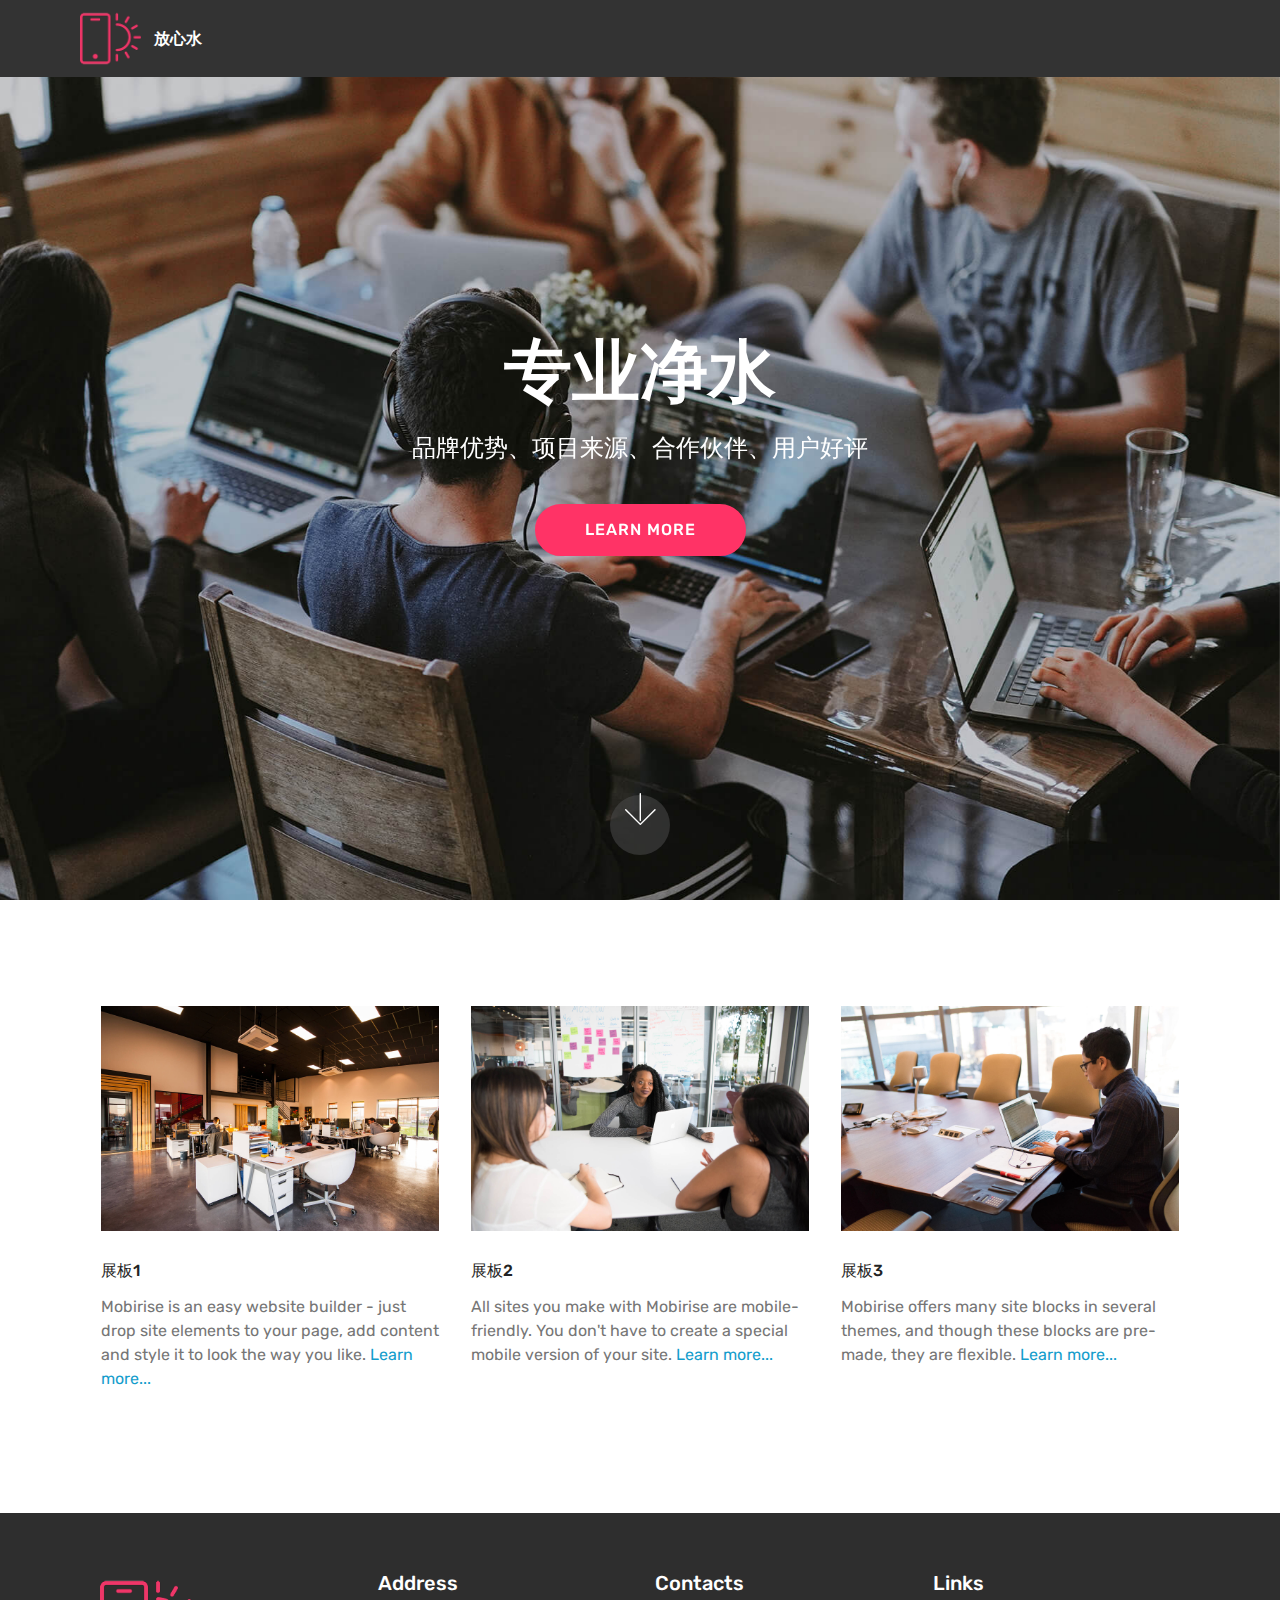
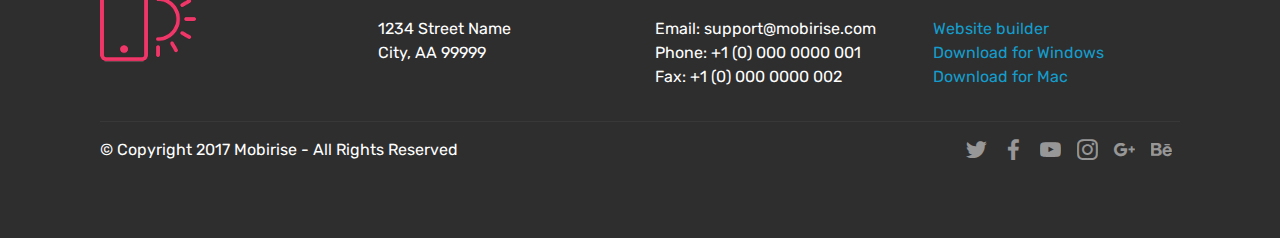
==== index.html @ 3398682b "create github pages" ====
<!DOCTYPE html>
<html  >
<head>
  <!-- Site made with Mobirise Website Builder v4.10.15, https://mobirise.com -->
  <meta charset="UTF-8">
  <meta http-equiv="X-UA-Compatible" content="IE=edge">
  <meta name="generator" content="Mobirise v4.10.15, mobirise.com">
  <meta name="viewport" content="width=device-width, initial-scale=1, minimum-scale=1">
  <link rel="shortcut icon" href="assets/images/logo2.png" type="image/x-icon">
  <meta name="description" content="">
  
  <title>Home</title>
  <link rel="stylesheet" href="assets/web/assets/mobirise-icons/mobirise-icons.css">
  <link rel="stylesheet" href="assets/bootstrap/css/bootstrap.min.css">
  <link rel="stylesheet" href="assets/bootstrap/css/bootstrap-grid.min.css">
  <link rel="stylesheet" href="assets/bootstrap/css/bootstrap-reboot.min.css">
  <link rel="stylesheet" href="assets/socicon/css/styles.css">
  <link rel="stylesheet" href="assets/tether/tether.min.css">
  <link rel="stylesheet" href="assets/dropdown/css/style.css">
  <link rel="stylesheet" href="assets/theme/css/style.css">
  <link rel="preload" as="style" href="assets/mobirise/css/mbr-additional.css"><link rel="stylesheet" href="assets/mobirise/css/mbr-additional.css" type="text/css">
  
  
  
</head>
<body>
  <section class="menu cid-qTkzRZLJNu" once="menu" id="menu1-0">

    

    <nav class="navbar navbar-expand beta-menu navbar-dropdown align-items-center navbar-fixed-top navbar-toggleable-sm">
        <button class="navbar-toggler navbar-toggler-right" type="button" data-toggle="collapse" data-target="#navbarSupportedContent" aria-controls="navbarSupportedContent" aria-expanded="false" aria-label="Toggle navigation">
            <div class="hamburger">
                <span></span>
                <span></span>
                <span></span>
                <span></span>
            </div>
        </button>
        <div class="menu-logo">
            <div class="navbar-brand">
                <span class="navbar-logo">
                    <a href="https://mobirise.com">
                         <img src="assets/images/logo2.png" alt="Mobirise" style="height: 3.8rem;">
                    </a>
                </span>
                <span class="navbar-caption-wrap"><a class="navbar-caption text-white display-4" href="https://mobirise.com">放心水</a></span>
            </div>
        </div>
        <div class="collapse navbar-collapse" id="navbarSupportedContent">
            
            
        </div>
    </nav>
</section>

<section class="engine"><a href="https://mobirise.info/m">free web design templates</a></section><section class="cid-qTkA127IK8 mbr-fullscreen mbr-parallax-background" id="header2-1">

    

    

    <div class="container align-center">
        <div class="row justify-content-md-center">
            <div class="mbr-white col-md-10">
                <h1 class="mbr-section-title mbr-bold pb-3 mbr-fonts-style display-1">专业净水</h1>
                
                <p class="mbr-text pb-3 mbr-fonts-style display-5">品牌优势、项目来源、合作伙伴、用户好评</p>
                <div class="mbr-section-btn"><a class="btn btn-md btn-secondary display-4" href="https://mobirise.com">LEARN MORE</a></div>
            </div>
        </div>
    </div>
    <div class="mbr-arrow hidden-sm-down" aria-hidden="true">
        <a href="#next">
            <i class="mbri-down mbr-iconfont"></i>
        </a>
    </div>
</section>

<section class="features2 cid-rEnQuWdvnP" id="features2-4">

    

    
    
    <div class="container">
        <div class="media-container-row">
            <div class="card p-3 col-12 col-md-6 col-lg-4">
                <div class="card-wrapper">
                    <div class="card-img">
                        <img src="assets/images/background1.jpg" alt="Mobirise">
                    </div>
                    <div class="card-box">
                        <h4 class="card-title pb-3 mbr-fonts-style display-7">展板1</h4>
                        <p class="mbr-text mbr-fonts-style display-7">
                            Mobirise is an easy website builder - just drop site elements to your page, add content and style it to look the way you like. <a href="https://mobirise.co">Learn more...</a>
                        </p>
                    </div>
                </div>
            </div>

            <div class="card p-3 col-12 col-md-6 col-lg-4">
                <div class="card-wrapper">
                    <div class="card-img">
                        <img src="assets/images/background2.jpg" alt="Mobirise">
                    </div>
                    <div class="card-box ">
                        <h4 class="card-title pb-3 mbr-fonts-style display-7">
                            展板2</h4>
                        <p class="mbr-text mbr-fonts-style display-7">
                            All sites you make with Mobirise are mobile-friendly. You don't have to create a special mobile version of your site. <a href="https://mobirise.co">Learn more...</a>
                        </p>
                    </div>
                </div>
            </div>

            <div class="card p-3 col-12 col-md-6 col-lg-4">
                <div class="card-wrapper">
                    <div class="card-img">
                        <img src="assets/images/background3.jpg" alt="Mobirise">
                    </div>
                    <div class="card-box">
                        <h4 class="card-title pb-3 mbr-fonts-style display-7">
                            展板3</h4>
                        <p class="mbr-text mbr-fonts-style display-7">
                            Mobirise offers many site blocks in several themes, and though these blocks are pre-made, they are flexible. <a href="https://mobirise.co">Learn more...</a>
                        </p>
                    </div>
                </div>
            </div>

            
        </div>
    </div>
</section>

<section class="cid-qTkAaeaxX5" id="footer1-2">

    

    

    <div class="container">
        <div class="media-container-row content text-white">
            <div class="col-12 col-md-3">
                <div class="media-wrap">
                    <a href="https://mobirise.com/">
                        <img src="assets/images/logo2.png" alt="Mobirise">
                    </a>
                </div>
            </div>
            <div class="col-12 col-md-3 mbr-fonts-style display-7">
                <h5 class="pb-3">
                    Address
                </h5>
                <p class="mbr-text">
                    1234 Street Name
                    <br>City, AA 99999
                </p>
            </div>
            <div class="col-12 col-md-3 mbr-fonts-style display-7">
                <h5 class="pb-3">
                    Contacts
                </h5>
                <p class="mbr-text">
                    Email: support@mobirise.com
                    <br>Phone: +1 (0) 000 0000 001
                    <br>Fax: +1 (0) 000 0000 002
                </p>
            </div>
            <div class="col-12 col-md-3 mbr-fonts-style display-7">
                <h5 class="pb-3">
                    Links
                </h5>
                <p class="mbr-text">
                    <a class="text-primary" href="https://mobirise.com/">Website builder</a>
                    <br><a class="text-primary" href="https://mobirise.com/mobirise-free-win.zip">Download for Windows</a>
                    <br><a class="text-primary" href="https://mobirise.com/mobirise-free-mac.zip">Download for Mac</a>
                </p>
            </div>
        </div>
        <div class="footer-lower">
            <div class="media-container-row">
                <div class="col-sm-12">
                    <hr>
                </div>
            </div>
            <div class="media-container-row mbr-white">
                <div class="col-sm-6 copyright">
                    <p class="mbr-text mbr-fonts-style display-7">
                        © Copyright 2017 Mobirise - All Rights Reserved
                    </p>
                </div>
                <div class="col-md-6">
                    <div class="social-list align-right">
                        <div class="soc-item">
                            <a href="https://twitter.com/mobirise" target="_blank">
                                <span class="socicon-twitter socicon mbr-iconfont mbr-iconfont-social"></span>
                            </a>
                        </div>
                        <div class="soc-item">
                            <a href="https://www.facebook.com/pages/Mobirise/1616226671953247" target="_blank">
                                <span class="socicon-facebook socicon mbr-iconfont mbr-iconfont-social"></span>
                            </a>
                        </div>
                        <div class="soc-item">
                            <a href="https://www.youtube.com/c/mobirise" target="_blank">
                                <span class="socicon-youtube socicon mbr-iconfont mbr-iconfont-social"></span>
                            </a>
                        </div>
                        <div class="soc-item">
                            <a href="https://instagram.com/mobirise" target="_blank">
                                <span class="socicon-instagram socicon mbr-iconfont mbr-iconfont-social"></span>
                            </a>
                        </div>
                        <div class="soc-item">
                            <a href="https://plus.google.com/u/0/+Mobirise" target="_blank">
                                <span class="socicon-googleplus socicon mbr-iconfont mbr-iconfont-social"></span>
                            </a>
                        </div>
                        <div class="soc-item">
                            <a href="https://www.behance.net/Mobirise" target="_blank">
                                <span class="socicon-behance socicon mbr-iconfont mbr-iconfont-social"></span>
                            </a>
                        </div>
                    </div>
                </div>
            </div>
        </div>
    </div>
</section>


  <script src="assets/web/assets/jquery/jquery.min.js"></script>
  <script src="assets/popper/popper.min.js"></script>
  <script src="assets/bootstrap/js/bootstrap.min.js"></script>
  <script src="assets/tether/tether.min.js"></script>
  <script src="assets/dropdown/js/nav-dropdown.js"></script>
  <script src="assets/dropdown/js/navbar-dropdown.js"></script>
  <script src="assets/touchswipe/jquery.touch-swipe.min.js"></script>
  <script src="assets/parallax/jarallax.min.js"></script>
  <script src="assets/smoothscroll/smooth-scroll.js"></script>
  <script src="assets/theme/js/script.js"></script>
  
  
</body>
</html>
---- assets/web/assets/mobirise-icons/mobirise-icons.css ----
@font-face {
  font-family: 'MobiriseIcons';
  src:  url('mobirise-icons.eot?spat4u');
  src:  url('mobirise-icons.eot?spat4u#iefix') format('embedded-opentype'),
    url('mobirise-icons.ttf?spat4u') format('truetype'),
    url('mobirise-icons.woff?spat4u') format('woff'),
    url('mobirise-icons.svg?spat4u#MobiriseIcons') format('svg');
  font-weight: normal;
  font-style: normal;
  font-display: swap;
}

[class^="mbri-"], [class*=" mbri-"] {
  /* use !important to prevent issues with browser extensions that change fonts */
  font-family: MobiriseIcons !important;
  speak: none;
  font-style: normal;
  font-weight: normal;
  font-variant: normal;
  text-transform: none;
  line-height: 1;

  /* Better Font Rendering =========== */
  -webkit-font-smoothing: antialiased;
  -moz-osx-font-smoothing: grayscale;
}

.mbri-add-submenu:before {
  content: "\e900";
}
.mbri-alert:before {
  content: "\e901";
}
.mbri-align-center:before {
  content: "\e902";
}
.mbri-align-justify:before {
  content: "\e903";
}
.mbri-align-left:before {
  content: "\e904";
}
.mbri-align-right:before {
  content: "\e905";
}
.mbri-android:before {
  content: "\e906";
}
.mbri-apple:before {
  content: "\e907";
}
.mbri-arrow-down:before {
  content: "\e908";
}
.mbri-arrow-next:before {
  content: "\e909";
}
.mbri-arrow-prev:before {
  content: "\e90a";
}
.mbri-arrow-up:before {
  content: "\e90b";
}
.mbri-bold:before {
  content: "\e90c";
}
.mbri-bookmark:before {
  content: "\e90d";
}
.mbri-bootstrap:before {
  content: "\e90e";
}
.mbri-briefcase:before {
  content: "\e90f";
}
.mbri-browse:before {
  content: "\e910";
}
.mbri-bulleted-list:before {
  content: "\e911";
}
.mbri-calendar:before {
  content: "\e912";
}
.mbri-camera:before {
  content: "\e913";
}
.mbri-cart-add:before {
  content: "\e914";
}
.mbri-cart-full:before {
  content: "\e915";
}
.mbri-cash:before {
  content: "\e916";
}
.mbri-change-style:before {
  content: "\e917";
}
.mbri-chat:before {
  content: "\e918";
}
.mbri-clock:before {
  content: "\e919";
}
.mbri-close:before {
  content: "\e91a";
}
.mbri-cloud:before {
  content: "\e91b";
}
.mbri-code:before {
  content: "\e91c";
}
.mbri-contact-form:before {
  content: "\e91d";
}
.mbri-credit-card:before {
  content: "\e91e";
}
.mbri-cursor-click:before {
  content: "\e91f";
}
.mbri-cust-feedback:before {
  content: "\e920";
}
.mbri-database:before {
  content: "\e921";
}
.mbri-delivery:before {
  content: "\e922";
}
.mbri-desktop:before {
  content: "\e923";
}
.mbri-devices:before {
  content: "\e924";
}
.mbri-down:before {
  content: "\e925";
}
.mbri-download:before {
  content: "\e989";
}
.mbri-drag-n-drop:before {
  content: "\e927";
}
.mbri-drag-n-drop2:before {
  content: "\e928";
}
.mbri-edit:before {
  content: "\e929";
}
.mbri-edit2:before {
  content: "\e92a";
}
.mbri-error:before {
  content: "\e92b";
}
.mbri-extension:before {
  content: "\e92c";
}
.mbri-features:before {
  content: "\e92d";
}
.mbri-file:before {
  content: "\e92e";
}
.mbri-flag:before {
  content: "\e92f";
}
.mbri-folder:before {
  content: "\e930";
}
.mbri-gift:before {
  content: "\e931";
}
.mbri-github:before {
  content: "\e932";
}
.mbri-globe:before {
  content: "\e933";
}
.mbri-globe-2:before {
  content: "\e934";
}
.mbri-growing-chart:before {
  content: "\e935";
}
.mbri-hearth:before {
  content: "\e936";
}
.mbri-help:before {
  content: "\e937";
}
.mbri-home:before {
  content: "\e938";
}
.mbri-hot-cup:before {
  content: "\e939";
}
.mbri-idea:before {
  content: "\e93a";
}
.mbri-image-gallery:before {
  content: "\e93b";
}
.mbri-image-slider:before {
  content: "\e93c";
}
.mbri-info:before {
  content: "\e93d";
}
.mbri-italic:before {
  content: "\e93e";
}
.mbri-key:before {
  content: "\e93f";
}
.mbri-laptop:before {
  content: "\e940";
}
.mbri-layers:before {
  content: "\e941";
}
.mbri-left-right:before {
  content: "\e942";
}
.mbri-left:before {
  content: "\e943";
}
.mbri-letter:before {
  content: "\e944";
}
.mbri-like:before {
  content: "\e945";
}
.mbri-link:before {
  content: "\e946";
}
.mbri-lock:before {
  content: "\e947";
}
.mbri-login:before {
  content: "\e948";
}
.mbri-logout:before {
  content: "\e949";
}
.mbri-magic-stick:before {
  content: "\e94a";
}
.mbri-map-pin:before {
  content: "\e94b";
}
.mbri-menu:before {
  content: "\e94c";
}
.mbri-mobile:before {
  content: "\e94d";
}
.mbri-mobile2:before {
  content: "\e94e";
}
.mbri-mobirise:before {
  content: "\e94f";
}
.mbri-more-horizontal:before {
  content: "\e950";
}
.mbri-more-vertical:before {
  content: "\e951";
}
.mbri-music:before {
  content: "\e952";
}
.mbri-new-file:before {
  content: "\e953";
}
.mbri-numbered-list:before {
  content: "\e954";
}
.mbri-opened-folder:before {
  content: "\e955";
}
.mbri-pages:before {
  content: "\e956";
}
.mbri-paper-plane:before {
  content: "\e957";
}
.mbri-paperclip:before {
  content: "\e958";
}
.mbri-photo:before {
  content: "\e959";
}
.mbri-photos:before {
  content: "\e95a";
}
.mbri-pin:before {
  content: "\e95b";
}
.mbri-play:before {
  content: "\e95c";
}
.mbri-plus:before {
  content: "\e95d";
}
.mbri-preview:before {
  content: "\e95e";
}
.mbri-print:before {
  content: "\e95f";
}
.mbri-protect:before {
  content: "\e960";
}
.mbri-question:before {
  content: "\e961";
}
.mbri-quote-left:before {
  content: "\e962";
}
.mbri-quote-right:before {
  content: "\e963";
}
.mbri-refresh:before {
  content: "\e964";
}
.mbri-responsive:before {
  content: "\e965";
}
.mbri-right:before {
  content: "\e966";
}
.mbri-rocket:before {
  content: "\e967";
}
.mbri-sad-face:before {
  content: "\e968";
}
.mbri-sale:before {
  content: "\e969";
}
.mbri-save:before {
  content: "\e96a";
}
.mbri-search:before {
  content: "\e96b";
}
.mbri-setting:before {
  content: "\e96c";
}
.mbri-setting2:before {
  content: "\e96d";
}
.mbri-setting3:before {
  content: "\e96e";
}
.mbri-share:before {
  content: "\e96f";
}
.mbri-shopping-bag:before {
  content: "\e970";
}
.mbri-shopping-basket:before {
  content: "\e971";
}
.mbri-shopping-cart:before {
  content: "\e972";
}
.mbri-sites:before {
  content: "\e973";
}
.mbri-smile-face:before {
  content: "\e974";
}
.mbri-speed:before {
  content: "\e975";
}
.mbri-star:before {
  content: "\e976";
}
.mbri-success:before {
  content: "\e977";
}
.mbri-sun:before {
  content: "\e978";
}
.mbri-sun2:before {
  content: "\e979";
}
.mbri-tablet:before {
  content: "\e97a";
}
.mbri-tablet-vertical:before {
  content: "\e97b";
}
.mbri-target:before {
  content: "\e97c";
}
.mbri-timer:before {
  content: "\e97d";
}
.mbri-to-ftp:before {
  content: "\e97e";
}
.mbri-to-local-drive:before {
  content: "\e97f";
}
.mbri-touch-swipe:before {
  content: "\e980";
}
.mbri-touch:before {
  content: "\e981";
}
.mbri-trash:before {
  content: "\e982";
}
.mbri-underline:before {
  content: "\e983";
}
.mbri-unlink:before {
  content: "\e984";
}
.mbri-unlock:before {
  content: "\e985";
}
.mbri-up-down:before {
  content: "\e986";
}
.mbri-up:before {
  content: "\e987";
}
.mbri-update:before {
  content: "\e988";
}
.mbri-upload:before {
 content: "\e926"; 
}
.mbri-user:before {
  content: "\e98a";
}
.mbri-user2:before {
  content: "\e98b";
}
.mbri-users:before {
  content: "\e98c";
}
.mbri-video:before {
  content: "\e98d";
}
.mbri-video-play:before {
  content: "\e98e";
}
.mbri-watch:before {
  content: "\e98f";
}
.mbri-website-theme:before {
  content: "\e990";
}
.mbri-wifi:before {
  content: "\e991";
}
.mbri-windows:before {
  content: "\e992";
}
.mbri-zoom-out:before {
  content: "\e993";
}
.mbri-redo:before {
  content: "\e994";
}
.mbri-undo:before {
  content: "\e995";
}
---- assets/socicon/css/styles.css ----
@charset "UTF-8";

@font-face {
  font-family: "socicon";
  src:url("../fonts/socicon.eot");
  src:url("../fonts/socicon.eot?#iefix") format("embedded-opentype"),
    url("../fonts/socicon.woff") format("woff"),
    url("../fonts/socicon.ttf") format("truetype"),
    url("../fonts/socicon.svg#socicon") format("svg");
  font-weight: normal;
  font-style: normal;
  font-display:swap;
}

[data-icon]:before {
  font-family: "socicon" !important;
  content: attr(data-icon);
  font-style: normal !important;
  font-weight: normal !important;
  font-variant: normal !important;
  text-transform: none !important;
  speak: none;
  line-height: 1;
  -webkit-font-smoothing: antialiased;
  -moz-osx-font-smoothing: grayscale;
}

[class^="socicon-"]:before,
[class*=" socicon-"]:before {
  font-family: "socicon" !important;
  font-style: normal !important;
  font-weight: normal !important;
  font-variant: normal !important;
  text-transform: none !important;
  speak: none;
  line-height: 1;
  -webkit-font-smoothing: antialiased;
  -moz-osx-font-smoothing: grayscale;
}

.socicon-modelmayhem:before {
  content: "\e000";
}
.socicon-mixcloud:before {
  content: "\e001";
}
.socicon-drupal:before {
  content: "\e002";
}
.socicon-swarm:before {
  content: "\e003";
}
.socicon-istock:before {
  content: "\e004";
}
.socicon-yammer:before {
  content: "\e005";
}
.socicon-ello:before {
  content: "\e006";
}
.socicon-stackoverflow:before {
  content: "\e007";
}
.socicon-persona:before {
  content: "\e008";
}
.socicon-triplej:before {
  content: "\e009";
}
.socicon-houzz:before {
  content: "\e00a";
}
.socicon-rss:before {
  content: "\e00b";
}
.socicon-paypal:before {
  content: "\e00c";
}
.socicon-odnoklassniki:before {
  content: "\e00d";
}
.socicon-airbnb:before {
  content: "\e00e";
}
.socicon-periscope:before {
  content: "\e00f";
}
.socicon-outlook:before {
  content: "\e010";
}
.socicon-coderwall:before {
  content: "\e011";
}
.socicon-tripadvisor:before {
  content: "\e012";
}
.socicon-appnet:before {
  content: "\e013";
}
.socicon-goodreads:before {
  content: "\e014";
}
.socicon-tripit:before {
  content: "\e015";
}
.socicon-lanyrd:before {
  content: "\e016";
}
.socicon-slideshare:before {
  content: "\e017";
}
.socicon-buffer:before {
  content: "\e018";
}
.socicon-disqus:before {
  content: "\e019";
}
.socicon-vkontakte:before {
  content: "\e01a";
}
.socicon-whatsapp:before {
  content: "\e01b";
}
.socicon-patreon:before {
  content: "\e01c";
}
.socicon-storehouse:before {
  content: "\e01d";
}
.socicon-pocket:before {
  content: "\e01e";
}
.socicon-mail:before {
  content: "\e01f";
}
.socicon-blogger:before {
  content: "\e020";
}
.socicon-technorati:before {
  content: "\e021";
}
.socicon-reddit:before {
  content: "\e022";
}
.socicon-dribbble:before {
  content: "\e023";
}
.socicon-stumbleupon:before {
  content: "\e024";
}
.socicon-digg:before {
  content: "\e025";
}
.socicon-envato:before {
  content: "\e026";
}
.socicon-behance:before {
  content: "\e027";
}
.socicon-delicious:before {
  content: "\e028";
}
.socicon-deviantart:before {
  content: "\e029";
}
.socicon-forrst:before {
  content: "\e02a";
}
.socicon-play:before {
  content: "\e02b";
}
.socicon-zerply:before {
  content: "\e02c";
}
.socicon-wikipedia:before {
  content: "\e02d";
}
.socicon-apple:before {
  content: "\e02e";
}
.socicon-flattr:before {
  content: "\e02f";
}
.socicon-github:before {
  content: "\e030";
}
.socicon-renren:before {
  content: "\e031";
}
.socicon-friendfeed:before {
  content: "\e032";
}
.socicon-newsvine:before {
  content: "\e033";
}
.socicon-identica:before {
  content: "\e034";
}
.socicon-bebo:before {
  content: "\e035";
}
.socicon-zynga:before {
  content: "\e036";
}
.socicon-steam:before {
  content: "\e037";
}
.socicon-xbox:before {
  content: "\e038";
}
.socicon-windows:before {
  content: "\e039";
}
.socicon-qq:before {
  content: "\e03a";
}
.socicon-douban:before {
  content: "\e03b";
}
.socicon-meetup:before {
  content: "\e03c";
}
.socicon-playstation:before {
  content: "\e03d";
}
.socicon-android:before {
  content: "\e03e";
}
.socicon-snapchat:before {
  content: "\e03f";
}
.socicon-twitter:before {
  content: "\e040";
}
.socicon-facebook:before {
  content: "\e041";
}
.socicon-googleplus:before {
  content: "\e042";
}
.socicon-pinterest:before {
  content: "\e043";
}
.socicon-foursquare:before {
  content: "\e044";
}
.socicon-yahoo:before {
  content: "\e045";
}
.socicon-skype:before {
  content: "\e046";
}
.socicon-yelp:before {
  content: "\e047";
}
.socicon-feedburner:before {
  content: "\e048";
}
.socicon-linkedin:before {
  content: "\e049";
}
.socicon-viadeo:before {
  content: "\e04a";
}
.socicon-xing:before {
  content: "\e04b";
}
.socicon-myspace:before {
  content: "\e04c";
}
.socicon-soundcloud:before {
  content: "\e04d";
}
.socicon-spotify:before {
  content: "\e04e";
}
.socicon-grooveshark:before {
  content: "\e04f";
}
.socicon-lastfm:before {
  content: "\e050";
}
.socicon-youtube:before {
  content: "\e051";
}
.socicon-vimeo:before {
  content: "\e052";
}
.socicon-dailymotion:before {
  content: "\e053";
}
.socicon-vine:before {
  content: "\e054";
}
.socicon-flickr:before {
  content: "\e055";
}
.socicon-500px:before {
  content: "\e056";
}
.socicon-wordpress:before {
  content: "\e058";
}
.socicon-tumblr:before {
  content: "\e059";
}
.socicon-twitch:before {
  content: "\e05a";
}
.socicon-8tracks:before {
  content: "\e05b";
}
.socicon-amazon:before {
  content: "\e05c";
}
.socicon-icq:before {
  content: "\e05d";
}
.socicon-smugmug:before {
  content: "\e05e";
}
.socicon-ravelry:before {
  content: "\e05f";
}
.socicon-weibo:before {
  content: "\e060";
}
.socicon-baidu:before {
  content: "\e061";
}
.socicon-angellist:before {
  content: "\e062";
}
.socicon-ebay:before {
  content: "\e063";
}
.socicon-imdb:before {
  content: "\e064";
}
.socicon-stayfriends:before {
  content: "\e065";
}
.socicon-residentadvisor:before {
  content: "\e066";
}
.socicon-google:before {
  content: "\e067";
}
.socicon-yandex:before {
  content: "\e068";
}
.socicon-sharethis:before {
  content: "\e069";
}
.socicon-bandcamp:before {
  content: "\e06a";
}
.socicon-itunes:before {
  content: "\e06b";
}
.socicon-deezer:before {
  content: "\e06c";
}
.socicon-telegram:before {
  content: "\e06e";
}
.socicon-openid:before {
  content: "\e06f";
}
.socicon-amplement:before {
  content: "\e070";
}
.socicon-viber:before {
  content: "\e071";
}
.socicon-zomato:before {
  content: "\e072";
}
.socicon-draugiem:before {
  content: "\e074";
}
.socicon-endomodo:before {
  content: "\e075";
}
.socicon-filmweb:before {
  content: "\e076";
}
.socicon-stackexchange:before {
  content: "\e077";
}
.socicon-wykop:before {
  content: "\e078";
}
.socicon-teamspeak:before {
  content: "\e079";
}
.socicon-teamviewer:before {
  content: "\e07a";
}
.socicon-ventrilo:before {
  content: "\e07b";
}
.socicon-younow:before {
  content: "\e07c";
}
.socicon-raidcall:before {
  content: "\e07d";
}
.socicon-mumble:before {
  content: "\e07e";
}
.socicon-medium:before {
  content: "\e06d";
}
.socicon-bebee:before {
  content: "\e07f";
}
.socicon-hitbox:before {
  content: "\e080";
}
.socicon-reverbnation:before {
  content: "\e081";
}
.socicon-formulr:before {
  content: "\e082";
}
.socicon-instagram:before {
  content: "\e057";
}
.socicon-battlenet:before {
  content: "\e083";
}
.socicon-chrome:before {
  content: "\e084";
}
.socicon-discord:before {
  content: "\e086";
}
.socicon-issuu:before {
  content: "\e087";
}
.socicon-macos:before {
  content: "\e088";
}
.socicon-firefox:before {
  content: "\e089";
}
.socicon-opera:before {
  content: "\e08d";
}
.socicon-keybase:before {
  content: "\e090";
}
.socicon-alliance:before {
  content: "\e091";
}
.socicon-livejournal:before {
  content: "\e092";
}
.socicon-googlephotos:before {
  content: "\e093";
}
.socicon-horde:before {
  content: "\e094";
}
.socicon-etsy:before {
  content: "\e095";
}
.socicon-zapier:before {
  content: "\e096";
}
.socicon-google-scholar:before {
  content: "\e097";
}
.socicon-researchgate:before {
  content: "\e098";
}
.socicon-wechat:before {
  content: "\e099";
}
.socicon-strava:before {
  content: "\e09a";
}
.socicon-line:before {
  content: "\e09b";
}
.socicon-lyft:before {
  content: "\e09c";
}
.socicon-uber:before {
  content: "\e09d";
}
.socicon-songkick:before {
  content: "\e09e";
}
.socicon-viewbug:before {
  content: "\e09f";
}
.socicon-googlegroups:before {
  content: "\e0a0";
}
.socicon-quora:before {
  content: "\e073";
}
.socicon-diablo:before {
  content: "\e085";
}
.socicon-blizzard:before {
  content: "\e0a1";
}
.socicon-hearthstone:before {
  content: "\e08b";
}
.socicon-heroes:before {
  content: "\e08a";
}
.socicon-overwatch:before {
  content: "\e08c";
}
.socicon-warcraft:before {
  content: "\e08e";
}
.socicon-starcraft:before {
  content: "\e08f";
}
.socicon-beam:before {
  content: "\e0a2";
}
.socicon-curse:before {
  content: "\e0a3";
}
.socicon-player:before {
  content: "\e0a4";
}
.socicon-streamjar:before {
  content: "\e0a5";
}
.socicon-nintendo:before {
  content: "\e0a6";
}
.socicon-hellocoton:before {
  content: "\e0a7";
}
---- assets/dropdown/css/style.css ----
.navbar-dropdown {
  left: 0;
  padding: 0;
  position: absolute;
  right: 0;
  top: 0;
  transition: all 0.45s ease;
  z-index: 1030;
  background: #282828; }
  .navbar-dropdown .navbar-logo {
    margin-right: 0.8rem;
    transition: margin 0.3s ease-in-out;
    vertical-align: middle; }
    .navbar-dropdown .navbar-logo img {
      height: 3.125rem;
      transition: all 0.3s ease-in-out; }
    .navbar-dropdown .navbar-logo.mbr-iconfont {
      font-size: 3.125rem;
      line-height: 3.125rem; }
  .navbar-dropdown .navbar-caption {
    font-weight: 700;
    white-space: normal;
    vertical-align: -4px;
    line-height: 3.125rem !important; }
    .navbar-dropdown .navbar-caption, .navbar-dropdown .navbar-caption:hover {
      color: inherit;
      text-decoration: none; }
  .navbar-dropdown .mbr-iconfont + .navbar-caption {
    vertical-align: -1px; }
  .navbar-dropdown.navbar-fixed-top {
    position: fixed; }
  .navbar-dropdown .navbar-brand span {
    vertical-align: -4px; }
  .navbar-dropdown.bg-color.transparent {
    background: none; }
  .navbar-dropdown.navbar-short .navbar-brand {
    padding: 0.625rem 0; }
    .navbar-dropdown.navbar-short .navbar-brand span {
      vertical-align: -1px; }
  .navbar-dropdown.navbar-short .navbar-caption {
    line-height: 2.375rem !important;
    vertical-align: -2px; }
  .navbar-dropdown.navbar-short .navbar-logo {
    margin-right: 0.5rem; }
    .navbar-dropdown.navbar-short .navbar-logo img {
      height: 2.375rem; }
    .navbar-dropdown.navbar-short .navbar-logo.mbr-iconfont {
      font-size: 2.375rem;
      line-height: 2.375rem; }
  .navbar-dropdown.navbar-short .mbr-table-cell {
    height: 3.625rem; }
  .navbar-dropdown .navbar-close {
    left: 0.6875rem;
    position: fixed;
    top: 0.75rem;
    z-index: 1000; }
  .navbar-dropdown .hamburger-icon {
    content: "";
    display: inline-block;
    vertical-align: middle;
    width: 16px;
    -webkit-box-shadow: 0 -6px 0 1px #282828,0 0 0 1px #282828,0 6px 0 1px #282828;
    -moz-box-shadow: 0 -6px 0 1px #282828,0 0 0 1px #282828,0 6px 0 1px #282828;
    box-shadow: 0 -6px 0 1px #282828,0 0 0 1px #282828,0 6px 0 1px #282828; }

.dropdown-menu .dropdown-toggle[data-toggle="dropdown-submenu"]::after {
  border-bottom: 0.35em solid transparent;
  border-left: 0.35em solid;
  border-right: 0;
  border-top: 0.35em solid transparent;
  margin-left: 0.3rem; }

.dropdown-menu .dropdown-item:focus {
  outline: 0; }

.nav-dropdown {
  font-size: 0.75rem;
  font-weight: 500;
  height: auto !important; }
  .nav-dropdown .nav-btn {
    padding-left: 1rem; }
  .nav-dropdown .link {
    margin: .667em 1.667em;
    font-weight: 500;
    padding: 0;
    transition: color .2s ease-in-out; }
    .nav-dropdown .link.dropdown-toggle {
      margin-right: 2.583em; }
      .nav-dropdown .link.dropdown-toggle::after {
        margin-left: .25rem;
        border-top: 0.35em solid;
        border-right: 0.35em solid transparent;
        border-left: 0.35em solid transparent;
        border-bottom: 0; }
      .nav-dropdown .link.dropdown-toggle[aria-expanded="true"] {
        margin: 0;
        padding: 0.667em 3.263em  0.667em 1.667em; }
  .nav-dropdown .link::after,
  .nav-dropdown .dropdown-item::after {
    color: inherit; }
  .nav-dropdown .btn {
    font-size: 0.75rem;
    font-weight: 700;
    letter-spacing: 0;
    margin-bottom: 0;
    padding-left: 1.25rem;
    padding-right: 1.25rem; }
  .nav-dropdown .dropdown-menu {
    border-radius: 0;
    border: 0;
    left: 0;
    margin: 0;
    padding-bottom: 1.25rem;
    padding-top: 1.25rem;
    position: relative; }
  .nav-dropdown .dropdown-submenu {
    margin-left: 0.125rem;
    top: 0; }
  .nav-dropdown .dropdown-item {
    font-weight: 500;
    line-height: 2;
    padding: 0.3846em 4.615em 0.3846em 1.5385em;
    position: relative;
    transition: color .2s ease-in-out, background-color .2s ease-in-out; }
    .nav-dropdown .dropdown-item::after {
      margin-top: -0.3077em;
      position: absolute;
      right: 1.1538em;
      top: 50%; }
    .nav-dropdown .dropdown-item:focus, .nav-dropdown .dropdown-item:hover {
      background: none; }

@media (max-width: 767px) {
  .nav-dropdown.navbar-toggleable-sm {
    bottom: 0;
    display: none;
    left: 0;
    overflow-x: hidden;
    position: fixed;
    top: 0;
    transform: translateX(-100%);
    -ms-transform: translateX(-100%);
    -webkit-transform: translateX(-100%);
    width: 18.75rem;
    z-index: 999; } }
.nav-dropdown.navbar-toggleable-xl {
  bottom: 0;
  display: none;
  left: 0;
  overflow-x: hidden;
  position: fixed;
  top: 0;
  transform: translateX(-100%);
  -ms-transform: translateX(-100%);
  -webkit-transform: translateX(-100%);
  width: 18.75rem;
  z-index: 999; }

.nav-dropdown-sm {
  display: block !important;
  overflow-x: hidden;
  overflow: auto;
  padding-top: 3.875rem; }
  .nav-dropdown-sm::after {
    content: "";
    display: block;
    height: 3rem;
    width: 100%; }
  .nav-dropdown-sm.collapse.in ~ .navbar-close {
    display: block !important; }
  .nav-dropdown-sm.collapsing, .nav-dropdown-sm.collapse.in {
    transform: translateX(0);
    -ms-transform: translateX(0);
    -webkit-transform: translateX(0);
    transition: all 0.25s ease-out;
    -webkit-transition: all 0.25s ease-out;
    background: #282828; }
  .nav-dropdown-sm.collapsing[aria-expanded="false"] {
    transform: translateX(-100%);
    -ms-transform: translateX(-100%);
    -webkit-transform: translateX(-100%); }
  .nav-dropdown-sm .nav-item {
    display: block;
    margin-left: 0 !important;
    padding-left: 0; }
  .nav-dropdown-sm .link,
  .nav-dropdown-sm .dropdown-item {
    border-top: 1px dotted rgba(255, 255, 255, 0.1);
    font-size: 0.8125rem;
    line-height: 1.6;
    margin: 0 !important;
    padding: 0.875rem 2.4rem 0.875rem 1.5625rem !important;
    position: relative;
    white-space: normal; }
    .nav-dropdown-sm .link:focus, .nav-dropdown-sm .link:hover,
    .nav-dropdown-sm .dropdown-item:focus,
    .nav-dropdown-sm .dropdown-item:hover {
      background: rgba(0, 0, 0, 0.2) !important;
      color: #c0a375; }
  .nav-dropdown-sm .nav-btn {
    position: relative;
    padding: 1.5625rem 1.5625rem 0 1.5625rem; }
    .nav-dropdown-sm .nav-btn::before {
      border-top: 1px dotted rgba(255, 255, 255, 0.1);
      content: "";
      left: 0;
      position: absolute;
      top: 0;
      width: 100%; }
    .nav-dropdown-sm .nav-btn + .nav-btn {
      padding-top: 0.625rem; }
      .nav-dropdown-sm .nav-btn + .nav-btn::before {
        display: none; }
  .nav-dropdown-sm .btn {
    padding: 0.625rem 0; }
  .nav-dropdown-sm .dropdown-toggle[data-toggle="dropdown-submenu"]::after {
    margin-left: .25rem;
    border-top: 0.35em solid;
    border-right: 0.35em solid transparent;
    border-left: 0.35em solid transparent;
    border-bottom: 0; }
  .nav-dropdown-sm .dropdown-toggle[data-toggle="dropdown-submenu"][aria-expanded="true"]::after {
    border-top: 0;
    border-right: 0.35em solid transparent;
    border-left: 0.35em solid transparent;
    border-bottom: 0.35em solid; }
  .nav-dropdown-sm .dropdown-menu {
    margin: 0;
    padding: 0;
    position: relative;
    top: 0;
    left: 0;
    width: 100%;
    border: 0;
    float: none;
    border-radius: 0;
    background: none; }
  .nav-dropdown-sm .dropdown-submenu {
    left: 100%;
    margin-left: 0.125rem;
    margin-top: -1.25rem;
    top: 0; }

.navbar-toggleable-sm .nav-dropdown .dropdown-menu {
  position: absolute; }

.navbar-toggleable-sm .nav-dropdown .dropdown-submenu {
  left: 100%;
  margin-left: 0.125rem;
  margin-top: -1.25rem;
  top: 0; }

.navbar-toggleable-sm.opened .nav-dropdown .dropdown-menu {
  position: relative; }

.navbar-toggleable-sm.opened .nav-dropdown .dropdown-submenu {
  left: 0;
  margin-left: 00rem;
  margin-top: 0rem;
  top: 0; }

.is-builder .nav-dropdown.collapsing {
  transition: none !important; }

/*# sourceMappingURL=style.css.map */
---- assets/theme/css/style.css ----
/*!
 * Mobirise v4 theme (https://mobirise.com/)
 * Copyright 2017 Mobirise
 */
section {
  background-color: #eeeeee;
}

body {
  font-style: normal;
  line-height: 1.5;
}

section,
.container,
.container-fluid {
  position: relative;
  word-wrap: break-word;
}

a.mbr-iconfont:hover {
  text-decoration: none;
}

.article .lead p,
.article .lead ul,
.article .lead ol,
.article .lead pre,
.article .lead blockquote {
  margin-bottom: 0;
}

ul,
ol,
pre,
blockquote {
  margin-bottom: 2.3125rem;
}

pre {
  background: #f4f4f4;
  padding: 10px 24px;
  white-space: pre-wrap;
}

.inactive {
  -webkit-user-select: none;
  -moz-user-select: none;
  -ms-user-select: none;
  user-select: none;
  pointer-events: none;
  -webkit-user-drag: none;
  user-drag: none;
}

.mbr-section__comments .row {
  justify-content: center;
  -webkit-justify-content: center;
}

a {
  font-style: normal;
  font-weight: 400;
  cursor: pointer;
}

a, a:hover {
  text-decoration: none;
}

figure {
  margin-bottom: 0;
}

body {
  color: #232323;
}

h1,
h2,
h3,
h4,
h5,
h6,
.h1,
.h2,
.h3,
.h4,
.h5,
.h6,
.display-1,
.display-2,
.display-3,
.display-4 {
  line-height: 1;
  word-break: break-word;
  word-wrap: break-word;
}

b,
strong {
  font-weight: bold;
}

blockquote {
  padding: 10px 0 10px 20px;
  position: relative;
  border-left: 2px solid;
  border-color: #ff3366;
}

input:-webkit-autofill, input:-webkit-autofill:hover, input:-webkit-autofill:focus, input:-webkit-autofill:active {
  transition-delay: 9999s;
  transition-property: background-color, color;
}

textarea[type='hidden'] {
  display: none;
}

body {
  position: relative;
}

section {
  background-position: 50% 50%;
  background-repeat: no-repeat;
  background-size: cover;
}

section .mbr-background-video,
section .mbr-background-video-preview {
  position: absolute;
  bottom: 0;
  left: 0;
  right: 0;
  top: 0;
}

.hidden {
  visibility: hidden;
}

.mbr-z-index20 {
  z-index: 20;
}

/*! Base colors */
.mbr-white {
  color: #ffffff;
}

.mbr-black {
  color: #000000;
}

.mbr-bg-white {
  background-color: #ffffff;
}

.mbr-bg-black {
  background-color: #000000;
}

/*! Text-aligns */
.align-left {
  text-align: left;
}

.align-center {
  text-align: center;
}

.align-right {
  text-align: right;
}

@media (max-width: 767px) {
  .align-left,
  .align-center,
  .align-right,
  .mbr-section-btn,
  .mbr-section-title {
    text-align: center;
  }
}

/*! Font-weight  */
.mbr-light {
  font-weight: 300;
}

.mbr-regular {
  font-weight: 400;
}

.mbr-semibold {
  font-weight: 500;
}

.mbr-bold {
  font-weight: 700;
}

/*! Media  */
.media-size-item {
  -webkit-flex: 1 1 auto;
  -moz-flex: 1 1 auto;
  -ms-flex: 1 1 auto;
  -o-flex: 1 1 auto;
  flex: 1 1 auto;
}

.media-content {
  -webkit-flex-basis: 100%;
  flex-basis: 100%;
}

.media-container-row {
  display: -ms-flexbox;
  display: -webkit-flex;
  display: flex;
  -webkit-flex-direction: row;
  -ms-flex-direction: row;
  flex-direction: row;
  -webkit-flex-wrap: wrap;
  -ms-flex-wrap: wrap;
  flex-wrap: wrap;
  -webkit-justify-content: center;
  -ms-flex-pack: center;
  justify-content: center;
  -webkit-align-content: center;
  -ms-flex-line-pack: center;
  align-content: center;
  -webkit-align-items: start;
  -ms-flex-align: start;
  align-items: start;
}

.media-container-row .media-size-item {
  width: 400px;
}

.media-container-column {
  display: -ms-flexbox;
  display: -webkit-flex;
  display: flex;
  -webkit-flex-direction: column;
  -ms-flex-direction: column;
  flex-direction: column;
  -webkit-flex-wrap: wrap;
  -ms-flex-wrap: wrap;
  flex-wrap: wrap;
  -webkit-justify-content: center;
  -ms-flex-pack: center;
  justify-content: center;
  -webkit-align-content: center;
  -ms-flex-line-pack: center;
  align-content: center;
  -webkit-align-items: stretch;
  -ms-flex-align: stretch;
  align-items: stretch;
}

.media-container-column > * {
  width: 100%;
}

@media (min-width: 992px) {
  .media-container-row {
    -webkit-flex-wrap: nowrap;
    -ms-flex-wrap: nowrap;
    flex-wrap: nowrap;
  }
}

figure {
  overflow: hidden;
}

figure[mbr-media-size] {
  transition: width 0.1s;
}

.mbr-figure img,
.mbr-figure iframe {
  display: block;
  width: 100%;
}

.card {
  background-color: transparent;
  border: none;
}

.card-box {
  width: 100%;
}

.card-img {
  text-align: center;
  flex-shrink: 0;
  -webkit-flex-shrink: 0;
}

.media {
  max-width: 100%;
  margin: 0 auto;
}

.mbr-figure {
  -ms-flex-item-align: center;
  -ms-grid-row-align: center;
  -webkit-align-self: center;
  align-self: center;
}

.media-container > div {
  max-width: 100%;
}

.mbr-figure img,
.card-img img {
  width: 100%;
}

@media (max-width: 991px) {
  .media-size-item {
    width: auto !important;
  }
  .media {
    width: auto;
  }
  .mbr-figure {
    width: 100% !important;
  }
}

/*! Buttons */
.btn {
  font-weight: 500;
  border-width: 2px;
  font-style: normal;
  letter-spacing: 1px;
  margin: .4rem .8rem;
  white-space: normal;
  -webkit-transition: all .3s ease-in-out;
  -moz-transition: all .3s ease-in-out;
  transition: all .3s ease-in-out;
  display: inline-flex;
  align-items: center;
  justify-content: center;
  word-break: break-word;
  -webkit-align-items: center;
  -webkit-justify-content: center;
  display: -webkit-inline-flex;
}

.btn-sm {
  font-weight: 500;
  letter-spacing: 1px;
  -webkit-transition: all .3s ease-in-out;
  -moz-transition: all .3s ease-in-out;
  transition: all .3s ease-in-out;
}

.btn-md {
  font-weight: 500;
  letter-spacing: 1px;
  margin: .4rem .8rem !important;
  -webkit-transition: all .3s ease-in-out;
  -moz-transition: all .3s ease-in-out;
  transition: all .3s ease-in-out;
}

.btn-lg {
  font-weight: 500;
  letter-spacing: 1px;
  margin: .4rem .8rem !important;
  -webkit-transition: all .3s ease-in-out;
  -moz-transition: all .3s ease-in-out;
  transition: all .3s ease-in-out;
}

.mbr-section-btn {
  margin-left: -0.25rem;
  margin-right: -0.25rem;
  font-size: 0;
}

nav .mbr-section-btn {
  margin-left: 0rem;
  margin-right: 0rem;
}

.btn-form {
  border-radius: 0;
}

.btn-form:hover {
  cursor: pointer;
}

/*! Btn icon margin */
.btn .mbr-iconfont,
.btn.btn-sm .mbr-iconfont {
  cursor: pointer;
  margin-right: 0.5rem;
}

.btn.btn-md .mbr-iconfont,
.btn.btn-md .mbr-iconfont {
  margin-right: 0.8rem;
}

.mbr-regular {
  font-weight: 400;
}

.mbr-semibold {
  font-weight: 500;
}

.mbr-bold {
  font-weight: 700;
}

[type='submit'] {
  -webkit-appearance: none;
}

/*! Full-screen */
.mbr-fullscreen .mbr-overlay {
  min-height: 100vh;
}

.mbr-fullscreen {
  display: flex;
  display: -webkit-flex;
  display: -moz-flex;
  display: -ms-flex;
  display: -o-flex;
  align-items: center;
  -webkit-align-items: center;
  min-height: 100vh;
  padding-top: 3rem;
  padding-bottom: 3rem;
}

/*! Map */
.map {
  height: 25rem;
  position: relative;
}

.map iframe {
  width: 100%;
  height: 100%;
}

.mbr-overlay {
  background-color: #000;
  bottom: 0;
  left: 0;
  opacity: .5;
  position: absolute;
  right: 0;
  top: 0;
  z-index: 0;
  pointer-events: none;
}

/* Form */
blockquote {
  font-style: italic;
  padding: 10px 0 10px 20px;
  font-size: 1.09rem;
  position: relative;
  border-width: 3px;
}

.form-control {
  background-color: #f5f5f5;
  box-shadow: none;
  color: #565656;
  line-height: 1.43;
  min-height: 3.5em;
  padding: 1.07em .5em;
}

.form-control, .form-control:focus {
  border: 1px solid #e8e8e8;
}

.form-active .form-control:invalid {
  border-color: red;
}

.form-control-label {
  position: relative;
  cursor: pointer;
  margin-bottom: .357em;
  padding: 0;
}

.alert {
  color: #ffffff;
  border-radius: 0;
  border: 0;
  font-size: .875rem;
  line-height: 1.5;
  margin-bottom: 1.875rem;
  padding: 1.25rem;
  position: relative;
}

.alert.alert-form::after {
  background-color: inherit;
  bottom: -7px;
  content: "";
  display: block;
  height: 14px;
  left: 50%;
  margin-left: -7px;
  position: absolute;
  transform: rotate(45deg);
  width: 14px;
  -webkit-transform: rotate(45deg);
}

.form-asterisk {
  font-family: initial;
  position: absolute;
  top: -2px;
  font-weight: normal;
}

/*! Scroll to top arrow */
#scrollToTop a i:before {
  content: '';
  position: absolute;
  height: 40%;
  top: 25%;
  background: #fff;
  width: 2px;
  left: calc(50% - 1px);
}

#scrollToTop a i:after {
  content: '';
  position: absolute;
  display: block;
  border-top: 2px solid #fff;
  border-right: 2px solid #fff;
  width: 40%;
  height: 40%;
  left: 30%;
  bottom: 30%;
  transform: rotate(135deg);
  -webkit-transform: rotate(135deg);
}

.mbr-arrow-up {
  bottom: 25px;
  right: 90px;
  position: fixed;
  text-align: right;
  z-index: 5000;
  color: #ffffff;
  font-size: 32px;
  transform: rotate(180deg);
  -webkit-transform: rotate(180deg);
}

.mbr-arrow-up a {
  background: rgba(0, 0, 0, 0.2);
  border-radius: 3px;
  color: #fff;
  display: inline-block;
  height: 60px;
  width: 60px;
  outline-style: none !important;
  position: relative;
  text-decoration: none;
  transition: all 0.3s ease-in-out;
  cursor: pointer;
  text-align: center;
}

.mbr-arrow-up a:hover {
  background-color: rgba(0, 0, 0, 0.4);
}

.mbr-arrow-up a i {
  line-height: 60px;
}

.mbr-arrow-up-icon {
  display: block;
  color: #fff;
}

.mbr-arrow-up-icon::before {
  content: '\203a';
  display: inline-block;
  font-family: serif;
  font-size: 32px;
  line-height: 1;
  font-style: normal;
  position: relative;
  top: 6px;
  left: -4px;
  -webkit-transform: rotate(-90deg);
  transform: rotate(-90deg);
}

/*! Arrow Down */
.mbr-arrow {
  position: absolute;
  bottom: 45px;
  left: 50%;
  width: 60px;
  height: 60px;
  cursor: pointer;
  background-color: rgba(80, 80, 80, 0.5);
  border-radius: 50%;
  -webkit-transform: translateX(-50%);
  transform: translateX(-50%);
}

.mbr-arrow > a {
  display: inline-block;
  text-decoration: none;
  outline-style: none;
  -webkit-animation: arrowdown 1.7s ease-in-out infinite;
  animation: arrowdown 1.7s ease-in-out infinite;
}

.mbr-arrow > a > i {
  position: absolute;
  top: -2px;
  left: 15px;
  font-size: 2rem;
}

@keyframes arrowdown {
  0% {
    transform: translateY(0px);
    -webkit-transform: translateY(0px);
  }
  50% {
    transform: translateY(-5px);
    -webkit-transform: translateY(-5px);
  }
  100% {
    transform: translateY(0px);
    -webkit-transform: translateY(0px);
  }
}

@-webkit-keyframes arrowdown {
  0% {
    transform: translateY(0px);
    -webkit-transform: translateY(0px);
  }
  50% {
    transform: translateY(-5px);
    -webkit-transform: translateY(-5px);
  }
  100% {
    transform: translateY(0px);
    -webkit-transform: translateY(0px);
  }
}

@media (max-width: 500px) {
  .mbr-arrow-up {
    left: 50%;
    right: auto;
    transform: translateX(-50%) rotate(180deg);
    -webkit-transform: translateX(-50%) rotate(180deg);
  }
}

/*Gradients animation*/
@keyframes gradient-animation {
  from {
    background-position: 0% 100%;
    animation-timing-function: ease-in-out;
  }
  to {
    background-position: 100% 0%;
    animation-timing-function: ease-in-out;
  }
}

@-webkit-keyframes gradient-animation {
  from {
    background-position: 0% 100%;
    animation-timing-function: ease-in-out;
  }
  to {
    background-position: 100% 0%;
    animation-timing-function: ease-in-out;
  }
}

.bg-gradient {
  background-size: 200% 200%;
  animation: gradient-animation 5s infinite alternate;
  -webkit-animation: gradient-animation 5s infinite alternate;
}

.menu .navbar-brand {
  display: -webkit-flex;
}

.menu .navbar-brand span {
  display: flex;
  display: -webkit-flex;
}

.menu .navbar-brand .navbar-caption-wrap {
  display: -webkit-flex;
}

.menu .navbar-brand .navbar-logo img {
  display: -webkit-flex;
}

@media (min-width: 768px) and (max-width: 1023px) {
  .menu .navbar-toggleable-sm .navbar-nav {
    display: -webkit-box;
    display: -webkit-flex;
    display: -ms-flexbox;
  }
}

@media (max-width: 1023px) {
  .menu .navbar-collapse {
    max-height: 93.5vh;
  }
  .menu .navbar-collapse.show {
    overflow: auto;
  }
}

@media (min-width: 1024px) {
  .menu .navbar-nav.nav-dropdown {
    display: -webkit-flex;
  }
  .menu .navbar-toggleable-sm .navbar-collapse {
    display: -webkit-flex !important;
  }
  .menu .collapsed .navbar-collapse {
    max-height: 93.5vh;
  }
  .menu .collapsed .navbar-collapse.show {
    overflow: auto;
  }
}

@media (max-width: 767px) {
  .menu .navbar-collapse {
    max-height: 80vh;
  }
}

/* Others*/
.note-check a[data-value=Rubik] {
  font-style: normal;
}

.mbr-arrow a {
  color: #ffffff;
}

@media (max-width: 767px) {
  .mbr-arrow {
    display: none;
  }
}

.navbar {
  display: -webkit-flex;
  -webkit-flex-wrap: wrap;
  -webkit-align-items: center;
  -webkit-justify-content: space-between;
}

.navbar-collapse {
  -webkit-flex-basis: 100%;
  -webkit-flex-grow: 1;
  -webkit-align-items: center;
}

.nav-dropdown .link {
  padding: 0.667em 1.667em !important;
  margin: 0 !important;
}

.nav {
  display: -webkit-flex;
  -webkit-flex-wrap: wrap;
}

.row {
  display: -webkit-flex;
  -webkit-flex-wrap: wrap;
}

.justify-content-center {
  -webkit-justify-content: center;
}

.form-inline {
  display: -webkit-flex;
  -webkit-flex-flow: row wrap;
  -webkit-align-items: center;
}

.card-wrapper {
  -webkit-flex: 1;
}

.carousel-control {
  z-index: 10;
  display: -webkit-flex;
  -webkit-align-items: center;
  -webkit-justify-content: center;
}

.carousel-controls {
  display: -webkit-flex;
}

.media {
  display: -webkit-flex;
}

.form-group:focus {
  outline: none;
}

.jq-selectbox__select {
  padding: 1.07em 0.5em;
  position: absolute;
  top: 0;
  left: 0;
  width: 100%;
}

.jq-selectbox__dropdown {
  position: absolute;
  top: 100% !important;
  left: 0 !important;
  width: 100% !important;
}

.jq-selectbox__trigger-arrow {
  transform: translateY(-50%);
}

.jq-selectbox li {
  padding: 1.07em 0.5em;
}

input[type='range'] {
  padding-left: 0 !important;
  padding-right: 0 !important;
}

.modal-dialog,
.modal-content {
  height: 100%;
}

.modal-dialog .carousel-inner {
  height: 100%;
}

.carousel-item {
  text-align: center;
}

.carousel-item img {
  margin: auto;
}

.navbar-toggler {
  -webkit-align-self: flex-start;
  -ms-flex-item-align: start;
  align-self: flex-start;
  padding: 0.25rem 0.75rem;
  font-size: 1.25rem;
  line-height: 1;
  background: transparent;
  border: 1px solid transparent;
  -webkit-border-radius: 0.25rem;
  border-radius: 0.25rem;
}

.navbar-toggler:focus,
.navbar-toggler:hover {
  text-decoration: none;
}

.navbar-toggler-icon {
  display: inline-block;
  width: 1.5em;
  height: 1.5em;
  vertical-align: middle;
  content: '';
  background: no-repeat center center;
  -webkit-background-size: 100% 100%;
  -o-background-size: 100% 100%;
  background-size: 100% 100%;
}

.navbar-toggler-left {
  position: absolute;
  left: 1rem;
}

.navbar-toggler-right {
  position: absolute;
  right: 1rem;
}

@media (max-width: 575px) {
  .navbar-toggleable .navbar-nav .dropdown-menu {
    position: static;
    float: none;
  }
  .navbar-toggleable > .container {
    padding-right: 0;
    padding-left: 0;
  }
}

@media (min-width: 576px) {
  .navbar-toggleable {
    -webkit-box-orient: horizontal;
    -webkit-box-direction: normal;
    -webkit-flex-direction: row;
    -ms-flex-direction: row;
    flex-direction: row;
    -webkit-flex-wrap: nowrap;
    -ms-flex-wrap: nowrap;
    flex-wrap: nowrap;
    -webkit-box-align: center;
    -webkit-align-items: center;
    -ms-flex-align: center;
    align-items: center;
  }
  .navbar-toggleable .navbar-nav {
    -webkit-box-orient: horizontal;
    -webkit-box-direction: normal;
    -webkit-flex-direction: row;
    -ms-flex-direction: row;
    flex-direction: row;
  }
  .navbar-toggleable .navbar-nav .nav-link {
    padding-right: 0.5rem;
    padding-left: 0.5rem;
  }
  .navbar-toggleable > .container {
    display: -webkit-box;
    display: -webkit-flex;
    display: -ms-flexbox;
    display: flex;
    -webkit-flex-wrap: nowrap;
    -ms-flex-wrap: nowrap;
    flex-wrap: nowrap;
    -webkit-box-align: center;
    -webkit-align-items: center;
    -ms-flex-align: center;
    align-items: center;
  }
  .navbar-toggleable .navbar-collapse {
    display: -webkit-box !important;
    display: -webkit-flex !important;
    display: -ms-flexbox !important;
    display: flex !important;
    width: 100%;
  }
  .navbar-toggleable .navbar-toggler {
    display: none;
  }
}

@media (max-width: 767px) {
  .navbar-toggleable-sm .navbar-nav .dropdown-menu {
    position: static;
    float: none;
  }
  .navbar-toggleable-sm > .container {
    padding-right: 0;
    padding-left: 0;
  }
}

@media (min-width: 768px) {
  .navbar-toggleable-sm {
    -webkit-box-orient: horizontal;
    -webkit-box-direction: normal;
    -webkit-flex-direction: row;
    -ms-flex-direction: row;
    flex-direction: row;
    -webkit-flex-wrap: nowrap;
    -ms-flex-wrap: nowrap;
    flex-wrap: nowrap;
    -webkit-box-align: center;
    -webkit-align-items: center;
    -ms-flex-align: center;
    align-items: center;
  }
  .navbar-toggleable-sm .navbar-nav {
    -webkit-box-orient: horizontal;
    -webkit-box-direction: normal;
    -webkit-flex-direction: row;
    -ms-flex-direction: row;
    flex-direction: row;
  }
  .navbar-toggleable-sm .navbar-nav .nav-link {
    padding-right: 0.5rem;
    padding-left: 0.5rem;
  }
  .navbar-toggleable-sm > .container {
    display: -webkit-box;
    display: -webkit-flex;
    display: -ms-flexbox;
    display: flex;
    -webkit-flex-wrap: nowrap;
    -ms-flex-wrap: nowrap;
    flex-wrap: nowrap;
    -webkit-box-align: center;
    -webkit-align-items: center;
    -ms-flex-align: center;
    align-items: center;
  }
  .navbar-toggleable-sm .navbar-collapse {
    display: none;
    width: 100%;
  }
  .navbar-toggleable-sm .navbar-toggler {
    display: none;
  }
}

@media (max-width: 1023px) {
  .navbar-toggleable-md .navbar-nav .dropdown-menu {
    position: static;
    float: none;
  }
  .navbar-toggleable-md > .container {
    padding-right: 0;
    padding-left: 0;
  }
}

@media (min-width: 1024px) {
  .navbar-toggleable-md {
    -webkit-box-orient: horizontal;
    -webkit-box-direction: normal;
    -webkit-flex-direction: row;
    -ms-flex-direction: row;
    flex-direction: row;
    -webkit-flex-wrap: nowrap;
    -ms-flex-wrap: nowrap;
    flex-wrap: nowrap;
    -webkit-box-align: center;
    -webkit-align-items: center;
    -ms-flex-align: center;
    align-items: center;
  }
  .navbar-toggleable-md .navbar-nav {
    -webkit-box-orient: horizontal;
    -webkit-box-direction: normal;
    -webkit-flex-direction: row;
    -ms-flex-direction: row;
    flex-direction: row;
  }
  .navbar-toggleable-md .navbar-nav .nav-link {
    padding-right: 0.5rem;
    padding-left: 0.5rem;
  }
  .navbar-toggleable-md > .container {
    display: -webkit-box;
    display: -webkit-flex;
    display: -ms-flexbox;
    display: flex;
    -webkit-flex-wrap: nowrap;
    -ms-flex-wrap: nowrap;
    flex-wrap: nowrap;
    -webkit-box-align: center;
    -webkit-align-items: center;
    -ms-flex-align: center;
    align-items: center;
  }
  .navbar-toggleable-md .navbar-collapse {
    display: -webkit-box !important;
    display: -webkit-flex !important;
    display: -ms-flexbox !important;
    display: flex !important;
    width: 100%;
  }
  .navbar-toggleable-md .navbar-toggler {
    display: none;
  }
}

@media (max-width: 1199px) {
  .navbar-toggleable-lg .navbar-nav .dropdown-menu {
    position: static;
    float: none;
  }
  .navbar-toggleable-lg > .container {
    padding-right: 0;
    padding-left: 0;
  }
}

@media (min-width: 1200px) {
  .navbar-toggleable-lg {
    -webkit-box-orient: horizontal;
    -webkit-box-direction: normal;
    -webkit-flex-direction: row;
    -ms-flex-direction: row;
    flex-direction: row;
    -webkit-flex-wrap: nowrap;
    -ms-flex-wrap: nowrap;
    flex-wrap: nowrap;
    -webkit-box-align: center;
    -webkit-align-items: center;
    -ms-flex-align: center;
    align-items: center;
  }
  .navbar-toggleable-lg .navbar-nav {
    -webkit-box-orient: horizontal;
    -webkit-box-direction: normal;
    -webkit-flex-direction: row;
    -ms-flex-direction: row;
    flex-direction: row;
  }
  .navbar-toggleable-lg .navbar-nav .nav-link {
    padding-right: 0.5rem;
    padding-left: 0.5rem;
  }
  .navbar-toggleable-lg > .container {
    display: -webkit-box;
    display: -webkit-flex;
    display: -ms-flexbox;
    display: flex;
    -webkit-flex-wrap: nowrap;
    -ms-flex-wrap: nowrap;
    flex-wrap: nowrap;
    -webkit-box-align: center;
    -webkit-align-items: center;
    -ms-flex-align: center;
    align-items: center;
  }
  .navbar-toggleable-lg .navbar-collapse {
    display: -webkit-box !important;
    display: -webkit-flex !important;
    display: -ms-flexbox !important;
    display: flex !important;
    width: 100%;
  }
  .navbar-toggleable-lg .navbar-toggler {
    display: none;
  }
}

.navbar-toggleable-xl {
  -webkit-box-orient: horizontal;
  -webkit-box-direction: normal;
  -webkit-flex-direction: row;
  -ms-flex-direction: row;
  flex-direction: row;
  -webkit-flex-wrap: nowrap;
  -ms-flex-wrap: nowrap;
  flex-wrap: nowrap;
  -webkit-box-align: center;
  -webkit-align-items: center;
  -ms-flex-align: center;
  align-items: center;
}

.navbar-toggleable-xl .navbar-nav .dropdown-menu {
  position: static;
  float: none;
}

.navbar-toggleable-xl > .container {
  padding-right: 0;
  padding-left: 0;
}

.navbar-toggleable-xl .navbar-nav {
  -webkit-box-orient: horizontal;
  -webkit-box-direction: normal;
  -webkit-flex-direction: row;
  -ms-flex-direction: row;
  flex-direction: row;
}

.navbar-toggleable-xl .navbar-nav .nav-link {
  padding-right: 0.5rem;
  padding-left: 0.5rem;
}

.navbar-toggleable-xl > .container {
  display: -webkit-box;
  display: -webkit-flex;
  display: -ms-flexbox;
  display: flex;
  -webkit-flex-wrap: nowrap;
  -ms-flex-wrap: nowrap;
  flex-wrap: nowrap;
  -webkit-box-align: center;
  -webkit-align-items: center;
  -ms-flex-align: center;
  align-items: center;
}

.navbar-toggleable-xl .navbar-collapse {
  display: -webkit-box !important;
  display: -webkit-flex !important;
  display: -ms-flexbox !important;
  display: flex !important;
  width: 100%;
}

.navbar-toggleable-xl .navbar-toggler {
  display: none;
}

.card-img {
  width: auto;
}

.menu .navbar.collapsed:not(.beta-menu) {
  flex-direction: column;
  -webkit-flex-direction: column;
}

.carousel-item.active,
.carousel-item-next,
.carousel-item-prev {
  display: -webkit-box;
  display: -webkit-flex;
  display: -ms-flexbox;
  display: flex;
}

.note-air-layout .dropup .dropdown-menu,
.note-air-layout .navbar-fixed-bottom .dropdown .dropdown-menu {
  bottom: initial !important;
}

html,
body {
  height: auto;
  min-height: 100vh;
}

.dropup .dropdown-toggle::after {
  display: none;
}
.engine {
	position: absolute;
	text-indent: -2400px;
	text-align: center;
	padding: 0;
	top: 0;
	left: -2400px;
}
---- assets/mobirise/css/mbr-additional.css ----
@import url(https://fonts.googleapis.com/css?family=Rubik:300,300i,400,400i,500,500i,700,700i,900,900i&display=swap);





body {
  font-family: Rubik;
}
.display-1 {
  font-family: 'Rubik', sans-serif;
  font-size: 4.25rem;
  font-display: swap;
}
.display-1 > .mbr-iconfont {
  font-size: 6.8rem;
}
.display-2 {
  font-family: 'Rubik', sans-serif;
  font-size: 3rem;
  font-display: swap;
}
.display-2 > .mbr-iconfont {
  font-size: 4.8rem;
}
.display-4 {
  font-family: 'Rubik', sans-serif;
  font-size: 1rem;
  font-display: swap;
}
.display-4 > .mbr-iconfont {
  font-size: 1.6rem;
}
.display-5 {
  font-family: 'Rubik', sans-serif;
  font-size: 1.5rem;
  font-display: swap;
}
.display-5 > .mbr-iconfont {
  font-size: 2.4rem;
}
.display-7 {
  font-family: 'Rubik', sans-serif;
  font-size: 1rem;
  font-display: swap;
}
.display-7 > .mbr-iconfont {
  font-size: 1.6rem;
}
/* ---- Fluid typography for mobile devices ---- */
/* 1.4 - font scale ratio ( bootstrap == 1.42857 ) */
/* 100vw - current viewport width */
/* (48 - 20)  48 == 48rem == 768px, 20 == 20rem == 320px(minimal supported viewport) */
/* 0.65 - min scale variable, may vary */
@media (max-width: 768px) {
  .display-1 {
    font-size: 3.4rem;
    font-size: calc( 2.1374999999999997rem + (4.25 - 2.1374999999999997) * ((100vw - 20rem) / (48 - 20)));
    line-height: calc( 1.4 * (2.1374999999999997rem + (4.25 - 2.1374999999999997) * ((100vw - 20rem) / (48 - 20))));
  }
  .display-2 {
    font-size: 2.4rem;
    font-size: calc( 1.7rem + (3 - 1.7) * ((100vw - 20rem) / (48 - 20)));
    line-height: calc( 1.4 * (1.7rem + (3 - 1.7) * ((100vw - 20rem) / (48 - 20))));
  }
  .display-4 {
    font-size: 0.8rem;
    font-size: calc( 1rem + (1 - 1) * ((100vw - 20rem) / (48 - 20)));
    line-height: calc( 1.4 * (1rem + (1 - 1) * ((100vw - 20rem) / (48 - 20))));
  }
  .display-5 {
    font-size: 1.2rem;
    font-size: calc( 1.175rem + (1.5 - 1.175) * ((100vw - 20rem) / (48 - 20)));
    line-height: calc( 1.4 * (1.175rem + (1.5 - 1.175) * ((100vw - 20rem) / (48 - 20))));
  }
}
/* Buttons */
.btn {
  padding: 1rem 3rem;
  border-radius: 3px;
}
.btn-sm {
  padding: 0.6rem 1.5rem;
  border-radius: 3px;
}
.btn-md {
  padding: 1rem 3rem;
  border-radius: 3px;
}
.btn-lg {
  padding: 1.2rem 3.2rem;
  border-radius: 3px;
}
.bg-primary {
  background-color: #149dcc !important;
}
.bg-success {
  background-color: #f7ed4a !important;
}
.bg-info {
  background-color: #82786e !important;
}
.bg-warning {
  background-color: #879a9f !important;
}
.bg-danger {
  background-color: #b1a374 !important;
}
.btn-primary,
.btn-primary:active {
  background-color: #149dcc !important;
  border-color: #149dcc !important;
  color: #ffffff !important;
}
.btn-primary:hover,
.btn-primary:focus,
.btn-primary.focus,
.btn-primary.active {
  color: #ffffff !important;
  background-color: #0d6786 !important;
  border-color: #0d6786 !important;
}
.btn-primary.disabled,
.btn-primary:disabled {
  color: #ffffff !important;
  background-color: #0d6786 !important;
  border-color: #0d6786 !important;
}
.btn-secondary,
.btn-secondary:active {
  background-color: #ff3366 !important;
  border-color: #ff3366 !important;
  color: #ffffff !important;
}
.btn-secondary:hover,
.btn-secondary:focus,
.btn-secondary.focus,
.btn-secondary.active {
  color: #ffffff !important;
  background-color: #e50039 !important;
  border-color: #e50039 !important;
}
.btn-secondary.disabled,
.btn-secondary:disabled {
  color: #ffffff !important;
  background-color: #e50039 !important;
  border-color: #e50039 !important;
}
.btn-info,
.btn-info:active {
  background-color: #82786e !important;
  border-color: #82786e !important;
  color: #ffffff !important;
}
.btn-info:hover,
.btn-info:focus,
.btn-info.focus,
.btn-info.active {
  color: #ffffff !important;
  background-color: #59524b !important;
  border-color: #59524b !important;
}
.btn-info.disabled,
.btn-info:disabled {
  color: #ffffff !important;
  background-color: #59524b !important;
  border-color: #59524b !important;
}
.btn-success,
.btn-success:active {
  background-color: #f7ed4a !important;
  border-color: #f7ed4a !important;
  color: #3f3c03 !important;
}
.btn-success:hover,
.btn-success:focus,
.btn-success.focus,
.btn-success.active {
  color: #3f3c03 !important;
  background-color: #eadd0a !important;
  border-color: #eadd0a !important;
}
.btn-success.disabled,
.btn-success:disabled {
  color: #3f3c03 !important;
  background-color: #eadd0a !important;
  border-color: #eadd0a !important;
}
.btn-warning,
.btn-warning:active {
  background-color: #879a9f !important;
  border-color: #879a9f !important;
  color: #ffffff !important;
}
.btn-warning:hover,
.btn-warning:focus,
.btn-warning.focus,
.btn-warning.active {
  color: #ffffff !important;
  background-color: #617479 !important;
  border-color: #617479 !important;
}
.btn-warning.disabled,
.btn-warning:disabled {
  color: #ffffff !important;
  background-color: #617479 !important;
  border-color: #617479 !important;
}
.btn-danger,
.btn-danger:active {
  background-color: #b1a374 !important;
  border-color: #b1a374 !important;
  color: #ffffff !important;
}
.btn-danger:hover,
.btn-danger:focus,
.btn-danger.focus,
.btn-danger.active {
  color: #ffffff !important;
  background-color: #8b7d4e !important;
  border-color: #8b7d4e !important;
}
.btn-danger.disabled,
.btn-danger:disabled {
  color: #ffffff !important;
  background-color: #8b7d4e !important;
  border-color: #8b7d4e !important;
}
.btn-white {
  color: #333333 !important;
}
.btn-white,
.btn-white:active {
  background-color: #ffffff !important;
  border-color: #ffffff !important;
  color: #808080 !important;
}
.btn-white:hover,
.btn-white:focus,
.btn-white.focus,
.btn-white.active {
  color: #808080 !important;
  background-color: #d9d9d9 !important;
  border-color: #d9d9d9 !important;
}
.btn-white.disabled,
.btn-white:disabled {
  color: #808080 !important;
  background-color: #d9d9d9 !important;
  border-color: #d9d9d9 !important;
}
.btn-black,
.btn-black:active {
  background-color: #333333 !important;
  border-color: #333333 !important;
  color: #ffffff !important;
}
.btn-black:hover,
.btn-black:focus,
.btn-black.focus,
.btn-black.active {
  color: #ffffff !important;
  background-color: #0d0d0d !important;
  border-color: #0d0d0d !important;
}
.btn-black.disabled,
.btn-black:disabled {
  color: #ffffff !important;
  background-color: #0d0d0d !important;
  border-color: #0d0d0d !important;
}
.btn-primary-outline,
.btn-primary-outline:active {
  background: none;
  border-color: #0b566f;
  color: #0b566f;
}
.btn-primary-outline:hover,
.btn-primary-outline:focus,
.btn-primary-outline.focus,
.btn-primary-outline.active {
  color: #ffffff;
  background-color: #149dcc;
  border-color: #149dcc;
}
.btn-primary-outline.disabled,
.btn-primary-outline:disabled {
  color: #ffffff !important;
  background-color: #149dcc !important;
  border-color: #149dcc !important;
}
.btn-secondary-outline,
.btn-secondary-outline:active {
  background: none;
  border-color: #cc0033;
  color: #cc0033;
}
.btn-secondary-outline:hover,
.btn-secondary-outline:focus,
.btn-secondary-outline.focus,
.btn-secondary-outline.active {
  color: #ffffff;
  background-color: #ff3366;
  border-color: #ff3366;
}
.btn-secondary-outline.disabled,
.btn-secondary-outline:disabled {
  color: #ffffff !important;
  background-color: #ff3366 !important;
  border-color: #ff3366 !important;
}
.btn-info-outline,
.btn-info-outline:active {
  background: none;
  border-color: #4b453f;
  color: #4b453f;
}
.btn-info-outline:hover,
.btn-info-outline:focus,
.btn-info-outline.focus,
.btn-info-outline.active {
  color: #ffffff;
  background-color: #82786e;
  border-color: #82786e;
}
.btn-info-outline.disabled,
.btn-info-outline:disabled {
  color: #ffffff !important;
  background-color: #82786e !important;
  border-color: #82786e !important;
}
.btn-success-outline,
.btn-success-outline:active {
  background: none;
  border-color: #d2c609;
  color: #d2c609;
}
.btn-success-outline:hover,
.btn-success-outline:focus,
.btn-success-outline.focus,
.btn-success-outline.active {
  color: #3f3c03;
  background-color: #f7ed4a;
  border-color: #f7ed4a;
}
.btn-success-outline.disabled,
.btn-success-outline:disabled {
  color: #3f3c03 !important;
  background-color: #f7ed4a !important;
  border-color: #f7ed4a !important;
}
.btn-warning-outline,
.btn-warning-outline:active {
  background: none;
  border-color: #55666b;
  color: #55666b;
}
.btn-warning-outline:hover,
.btn-warning-outline:focus,
.btn-warning-outline.focus,
.btn-warning-outline.active {
  color: #ffffff;
  background-color: #879a9f;
  border-color: #879a9f;
}
.btn-warning-outline.disabled,
.btn-warning-outline:disabled {
  color: #ffffff !important;
  background-color: #879a9f !important;
  border-color: #879a9f !important;
}
.btn-danger-outline,
.btn-danger-outline:active {
  background: none;
  border-color: #7a6e45;
  color: #7a6e45;
}
.btn-danger-outline:hover,
.btn-danger-outline:focus,
.btn-danger-outline.focus,
.btn-danger-outline.active {
  color: #ffffff;
  background-color: #b1a374;
  border-color: #b1a374;
}
.btn-danger-outline.disabled,
.btn-danger-outline:disabled {
  color: #ffffff !important;
  background-color: #b1a374 !important;
  border-color: #b1a374 !important;
}
.btn-black-outline,
.btn-black-outline:active {
  background: none;
  border-color: #000000;
  color: #000000;
}
.btn-black-outline:hover,
.btn-black-outline:focus,
.btn-black-outline.focus,
.btn-black-outline.active {
  color: #ffffff;
  background-color: #333333;
  border-color: #333333;
}
.btn-black-outline.disabled,
.btn-black-outline:disabled {
  color: #ffffff !important;
  background-color: #333333 !important;
  border-color: #333333 !important;
}
.btn-white-outline,
.btn-white-outline:active,
.btn-white-outline.active {
  background: none;
  border-color: #ffffff;
  color: #ffffff;
}
.btn-white-outline:hover,
.btn-white-outline:focus,
.btn-white-outline.focus {
  color: #333333;
  background-color: #ffffff;
  border-color: #ffffff;
}
.text-primary {
  color: #149dcc !important;
}
.text-secondary {
  color: #ff3366 !important;
}
.text-success {
  color: #f7ed4a !important;
}
.text-info {
  color: #82786e !important;
}
.text-warning {
  color: #879a9f !important;
}
.text-danger {
  color: #b1a374 !important;
}
.text-white {
  color: #ffffff !important;
}
.text-black {
  color: #000000 !important;
}
a.text-primary:hover,
a.text-primary:focus {
  color: #0b566f !important;
}
a.text-secondary:hover,
a.text-secondary:focus {
  color: #cc0033 !important;
}
a.text-success:hover,
a.text-success:focus {
  color: #d2c609 !important;
}
a.text-info:hover,
a.text-info:focus {
  color: #4b453f !important;
}
a.text-warning:hover,
a.text-warning:focus {
  color: #55666b !important;
}
a.text-danger:hover,
a.text-danger:focus {
  color: #7a6e45 !important;
}
a.text-white:hover,
a.text-white:focus {
  color: #b3b3b3 !important;
}
a.text-black:hover,
a.text-black:focus {
  color: #4d4d4d !important;
}
.alert-success {
  background-color: #70c770;
}
.alert-info {
  background-color: #82786e;
}
.alert-warning {
  background-color: #879a9f;
}
.alert-danger {
  background-color: #b1a374;
}
.mbr-section-btn a.btn:not(.btn-form) {
  border-radius: 100px;
}
.mbr-section-btn a.btn:not(.btn-form):hover,
.mbr-section-btn a.btn:not(.btn-form):focus {
  box-shadow: none !important;
}
.mbr-section-btn a.btn:not(.btn-form):hover,
.mbr-section-btn a.btn:not(.btn-form):focus {
  box-shadow: 0 10px 40px 0 rgba(0, 0, 0, 0.2) !important;
  -webkit-box-shadow: 0 10px 40px 0 rgba(0, 0, 0, 0.2) !important;
}
.mbr-gallery-filter li a {
  border-radius: 100px !important;
}
.mbr-gallery-filter li.active .btn {
  background-color: #149dcc;
  border-color: #149dcc;
  color: #ffffff;
}
.mbr-gallery-filter li.active .btn:focus {
  box-shadow: none;
}
.nav-tabs .nav-link {
  border-radius: 100px !important;
}
a,
a:hover {
  color: #149dcc;
}
.mbr-plan-header.bg-primary .mbr-plan-subtitle,
.mbr-plan-header.bg-primary .mbr-plan-price-desc {
  color: #b4e6f8;
}
.mbr-plan-header.bg-success .mbr-plan-subtitle,
.mbr-plan-header.bg-success .mbr-plan-price-desc {
  color: #ffffff;
}
.mbr-plan-header.bg-info .mbr-plan-subtitle,
.mbr-plan-header.bg-info .mbr-plan-price-desc {
  color: #beb8b2;
}
.mbr-plan-header.bg-warning .mbr-plan-subtitle,
.mbr-plan-header.bg-warning .mbr-plan-price-desc {
  color: #ced6d8;
}
.mbr-plan-header.bg-danger .mbr-plan-subtitle,
.mbr-plan-header.bg-danger .mbr-plan-price-desc {
  color: #dfd9c6;
}
/* Scroll to top button*/
.scrollToTop_wraper {
  display: none;
}
.form-control {
  font-family: 'Rubik', sans-serif;
  font-size: 1rem;
  font-display: swap;
}
.form-control > .mbr-iconfont {
  font-size: 1.6rem;
}
blockquote {
  border-color: #149dcc;
}
/* Forms */
.mbr-form .btn {
  margin: .4rem 0;
}
.mbr-form .input-group-btn a.btn {
  border-radius: 100px !important;
}
.mbr-form .input-group-btn a.btn:hover {
  box-shadow: 0 10px 40px 0 rgba(0, 0, 0, 0.2);
}
.mbr-form .input-group-btn button[type="submit"] {
  border-radius: 100px !important;
  padding: 1rem 3rem;
}
.mbr-form .input-group-btn button[type="submit"]:hover {
  box-shadow: 0 10px 40px 0 rgba(0, 0, 0, 0.2);
}
.form2 .form-control {
  border-top-left-radius: 100px;
  border-bottom-left-radius: 100px;
}
.form2 .input-group-btn a.btn {
  border-top-left-radius: 0 !important;
  border-bottom-left-radius: 0 !important;
}
.form2 .input-group-btn button[type="submit"] {
  border-top-left-radius: 0 !important;
  border-bottom-left-radius: 0 !important;
}
.form3 input[type="email"] {
  border-radius: 100px !important;
}
@media (max-width: 349px) {
  .form2 input[type="email"] {
    border-radius: 100px !important;
  }
  .form2 .input-group-btn a.btn {
    border-radius: 100px !important;
  }
  .form2 .input-group-btn button[type="submit"] {
    border-radius: 100px !important;
  }
}
@media (max-width: 767px) {
  .btn {
    font-size: .75rem !important;
  }
  .btn .mbr-iconfont {
    font-size: 1rem !important;
  }
}
/* Footer */
.mbr-footer-content li::before,
.mbr-footer .mbr-contacts li::before {
  background: #149dcc;
}
.mbr-footer-content li a:hover,
.mbr-footer .mbr-contacts li a:hover {
  color: #149dcc;
}
.footer3 input[type="email"],
.footer4 input[type="email"] {
  border-radius: 100px !important;
}
.footer3 .input-group-btn a.btn,
.footer4 .input-group-btn a.btn {
  border-radius: 100px !important;
}
.footer3 .input-group-btn button[type="submit"],
.footer4 .input-group-btn button[type="submit"] {
  border-radius: 100px !important;
}
/* Headers*/
.header13 .form-inline input[type="email"],
.header14 .form-inline input[type="email"] {
  border-radius: 100px;
}
.header13 .form-inline input[type="text"],
.header14 .form-inline input[type="text"] {
  border-radius: 100px;
}
.header13 .form-inline input[type="tel"],
.header14 .form-inline input[type="tel"] {
  border-radius: 100px;
}
.header13 .form-inline a.btn,
.header14 .form-inline a.btn {
  border-radius: 100px;
}
.header13 .form-inline button,
.header14 .form-inline button {
  border-radius: 100px !important;
}
@media screen and (-ms-high-contrast: active), (-ms-high-contrast: none) {
  .card-wrapper {
    flex: auto !important;
  }
}
.jq-selectbox li:hover,
.jq-selectbox li.selected {
  background-color: #149dcc;
  color: #ffffff;
}
.jq-selectbox .jq-selectbox__trigger-arrow,
.jq-number__spin.minus:after,
.jq-number__spin.plus:after {
  transition: 0.4s;
  border-top-color: currentColor;
  border-bottom-color: currentColor;
}
.jq-selectbox:hover .jq-selectbox__trigger-arrow,
.jq-number__spin.minus:hover:after,
.jq-number__spin.plus:hover:after {
  border-top-color: #149dcc;
  border-bottom-color: #149dcc;
}
.xdsoft_datetimepicker .xdsoft_calendar td.xdsoft_default,
.xdsoft_datetimepicker .xdsoft_calendar td.xdsoft_current,
.xdsoft_datetimepicker .xdsoft_timepicker .xdsoft_time_box > div > div.xdsoft_current {
  color: #ffffff !important;
  background-color: #149dcc !important;
  box-shadow: none !important;
}
.xdsoft_datetimepicker .xdsoft_calendar td:hover,
.xdsoft_datetimepicker .xdsoft_timepicker .xdsoft_time_box > div > div:hover {
  color: #ffffff !important;
  background: #ff3366 !important;
  box-shadow: none !important;
}
.lazy-bg {
  background-image: none !important;
}
.lazy-placeholder:not(section) {
  display: block;
  position: relative;
  padding-bottom: 56.25%;
}
iframe.lazy-placeholder,
.lazy-placeholder:after {
  content: '';
  position: absolute;
  width: 100px;
  height: 100px;
  background: transparent no-repeat center;
  background-size: contain;
  top: 50%;
  left: 50%;
  transform: translateX(-50%) translateY(-50%);
  background-image: url("data:image/svg+xml;charset=UTF-8,%3csvg width='32' height='32' viewBox='0 0 64 64' xmlns='http://www.w3.org/2000/svg' stroke='%23149dcc' %3e%3cg fill='none' fill-rule='evenodd'%3e%3cg transform='translate(16 16)' stroke-width='2'%3e%3ccircle stroke-opacity='.5' cx='16' cy='16' r='16'/%3e%3cpath d='M32 16c0-9.94-8.06-16-16-16'%3e%3canimateTransform attributeName='transform' type='rotate' from='0 16 16' to='360 16 16' dur='1s' repeatCount='indefinite'/%3e%3c/path%3e%3c/g%3e%3c/g%3e%3c/svg%3e");
}
section.lazy-placeholder:after {
  opacity: 0.3;
}
.cid-qTkzRZLJNu .navbar {
  padding: .5rem 0;
  background: #333333;
  transition: none;
  min-height: 77px;
}
.cid-qTkzRZLJNu .navbar-dropdown.bg-color.transparent.opened {
  background: #333333;
}
.cid-qTkzRZLJNu a {
  font-style: normal;
}
.cid-qTkzRZLJNu .nav-item span {
  padding-right: 0.4em;
  line-height: 0.5em;
  vertical-align: text-bottom;
  position: relative;
  text-decoration: none;
}
.cid-qTkzRZLJNu .nav-item a {
  display: flex;
  align-items: center;
  justify-content: center;
  padding: 0.7rem 0 !important;
  margin: 0rem .65rem !important;
}
.cid-qTkzRZLJNu .nav-item:focus,
.cid-qTkzRZLJNu .nav-link:focus {
  outline: none;
}
.cid-qTkzRZLJNu .btn {
  padding: 0.4rem 1.5rem;
  display: inline-flex;
  align-items: center;
}
.cid-qTkzRZLJNu .btn .mbr-iconfont {
  font-size: 1.6rem;
}
.cid-qTkzRZLJNu .menu-logo {
  margin-right: auto;
}
.cid-qTkzRZLJNu .menu-logo .navbar-brand {
  display: flex;
  margin-left: 5rem;
  padding: 0;
  transition: padding .2s;
  min-height: 3.8rem;
  align-items: center;
}
.cid-qTkzRZLJNu .menu-logo .navbar-brand .navbar-caption-wrap {
  display: -webkit-flex;
  -webkit-align-items: center;
  align-items: center;
  word-break: break-word;
  min-width: 7rem;
  margin: .3rem 0;
}
.cid-qTkzRZLJNu .menu-logo .navbar-brand .navbar-caption-wrap .navbar-caption {
  line-height: 1.2rem !important;
  padding-right: 2rem;
}
.cid-qTkzRZLJNu .menu-logo .navbar-brand .navbar-logo {
  font-size: 4rem;
  transition: font-size 0.25s;
}
.cid-qTkzRZLJNu .menu-logo .navbar-brand .navbar-logo img {
  display: flex;
}
.cid-qTkzRZLJNu .menu-logo .navbar-brand .navbar-logo .mbr-iconfont {
  transition: font-size 0.25s;
}
.cid-qTkzRZLJNu .navbar-toggleable-sm .navbar-collapse {
  justify-content: flex-end;
  -webkit-justify-content: flex-end;
  padding-right: 5rem;
  width: auto;
}
.cid-qTkzRZLJNu .navbar-toggleable-sm .navbar-collapse .navbar-nav {
  flex-wrap: wrap;
  -webkit-flex-wrap: wrap;
  padding-left: 0;
}
.cid-qTkzRZLJNu .navbar-toggleable-sm .navbar-collapse .navbar-nav .nav-item {
  -webkit-align-self: center;
  align-self: center;
}
.cid-qTkzRZLJNu .navbar-toggleable-sm .navbar-collapse .navbar-buttons {
  padding-left: 0;
  padding-bottom: 0;
}
.cid-qTkzRZLJNu .dropdown .dropdown-menu {
  background: #333333;
  display: none;
  position: absolute;
  min-width: 5rem;
  padding-top: 1.4rem;
  padding-bottom: 1.4rem;
  text-align: left;
}
.cid-qTkzRZLJNu .dropdown .dropdown-menu .dropdown-item {
  width: auto;
  padding: 0.235em 1.5385em 0.235em 1.5385em !important;
}
.cid-qTkzRZLJNu .dropdown .dropdown-menu .dropdown-item::after {
  right: 0.5rem;
}
.cid-qTkzRZLJNu .dropdown .dropdown-menu .dropdown-submenu {
  margin: 0;
}
.cid-qTkzRZLJNu .dropdown.open > .dropdown-menu {
  display: block;
}
.cid-qTkzRZLJNu .navbar-toggleable-sm.opened:after {
  position: absolute;
  width: 100vw;
  height: 100vh;
  content: '';
  background-color: rgba(0, 0, 0, 0.1);
  left: 0;
  bottom: 0;
  transform: translateY(100%);
  -webkit-transform: translateY(100%);
  z-index: 1000;
}
.cid-qTkzRZLJNu .navbar.navbar-short {
  min-height: 60px;
  transition: all .2s;
}
.cid-qTkzRZLJNu .navbar.navbar-short .navbar-toggler-right {
  top: 20px;
}
.cid-qTkzRZLJNu .navbar.navbar-short .navbar-logo a {
  font-size: 2.5rem !important;
  line-height: 2.5rem;
  transition: font-size 0.25s;
}
.cid-qTkzRZLJNu .navbar.navbar-short .navbar-logo a .mbr-iconfont {
  font-size: 2.5rem !important;
}
.cid-qTkzRZLJNu .navbar.navbar-short .navbar-logo a img {
  height: 3rem !important;
}
.cid-qTkzRZLJNu .navbar.navbar-short .navbar-brand {
  min-height: 3rem;
}
.cid-qTkzRZLJNu button.navbar-toggler {
  width: 31px;
  height: 18px;
  cursor: pointer;
  transition: all .2s;
  top: 1.5rem;
  right: 1rem;
}
.cid-qTkzRZLJNu button.navbar-toggler:focus {
  outline: none;
}
.cid-qTkzRZLJNu button.navbar-toggler .hamburger span {
  position: absolute;
  right: 0;
  width: 30px;
  height: 2px;
  border-right: 5px;
  background-color: #ffffff;
}
.cid-qTkzRZLJNu button.navbar-toggler .hamburger span:nth-child(1) {
  top: 0;
  transition: all .2s;
}
.cid-qTkzRZLJNu button.navbar-toggler .hamburger span:nth-child(2) {
  top: 8px;
  transition: all .15s;
}
.cid-qTkzRZLJNu button.navbar-toggler .hamburger span:nth-child(3) {
  top: 8px;
  transition: all .15s;
}
.cid-qTkzRZLJNu button.navbar-toggler .hamburger span:nth-child(4) {
  top: 16px;
  transition: all .2s;
}
.cid-qTkzRZLJNu nav.opened .hamburger span:nth-child(1) {
  top: 8px;
  width: 0;
  opacity: 0;
  right: 50%;
  transition: all .2s;
}
.cid-qTkzRZLJNu nav.opened .hamburger span:nth-child(2) {
  -webkit-transform: rotate(45deg);
  transform: rotate(45deg);
  transition: all .25s;
}
.cid-qTkzRZLJNu nav.opened .hamburger span:nth-child(3) {
  -webkit-transform: rotate(-45deg);
  transform: rotate(-45deg);
  transition: all .25s;
}
.cid-qTkzRZLJNu nav.opened .hamburger span:nth-child(4) {
  top: 8px;
  width: 0;
  opacity: 0;
  right: 50%;
  transition: all .2s;
}
.cid-qTkzRZLJNu .collapsed.navbar-expand {
  flex-direction: column;
}
.cid-qTkzRZLJNu .collapsed .btn {
  display: flex;
}
.cid-qTkzRZLJNu .collapsed .navbar-collapse {
  display: none !important;
  padding-right: 0 !important;
}
.cid-qTkzRZLJNu .collapsed .navbar-collapse.collapsing,
.cid-qTkzRZLJNu .collapsed .navbar-collapse.show {
  display: block !important;
}
.cid-qTkzRZLJNu .collapsed .navbar-collapse.collapsing .navbar-nav,
.cid-qTkzRZLJNu .collapsed .navbar-collapse.show .navbar-nav {
  display: block;
  text-align: center;
}
.cid-qTkzRZLJNu .collapsed .navbar-collapse.collapsing .navbar-nav .nav-item,
.cid-qTkzRZLJNu .collapsed .navbar-collapse.show .navbar-nav .nav-item {
  clear: both;
}
.cid-qTkzRZLJNu .collapsed .navbar-collapse.collapsing .navbar-nav .nav-item:last-child,
.cid-qTkzRZLJNu .collapsed .navbar-collapse.show .navbar-nav .nav-item:last-child {
  margin-bottom: 1rem;
}
.cid-qTkzRZLJNu .collapsed .navbar-collapse.collapsing .navbar-buttons,
.cid-qTkzRZLJNu .collapsed .navbar-collapse.show .navbar-buttons {
  text-align: center;
}
.cid-qTkzRZLJNu .collapsed .navbar-collapse.collapsing .navbar-buttons:last-child,
.cid-qTkzRZLJNu .collapsed .navbar-collapse.show .navbar-buttons:last-child {
  margin-bottom: 1rem;
}
.cid-qTkzRZLJNu .collapsed button.navbar-toggler {
  display: block;
}
.cid-qTkzRZLJNu .collapsed .navbar-brand {
  margin-left: 1rem !important;
}
.cid-qTkzRZLJNu .collapsed .navbar-toggleable-sm {
  flex-direction: column;
  -webkit-flex-direction: column;
}
.cid-qTkzRZLJNu .collapsed .dropdown .dropdown-menu {
  width: 100%;
  text-align: center;
  position: relative;
  opacity: 0;
  display: block;
  height: 0;
  visibility: hidden;
  padding: 0;
  transition-duration: .5s;
  transition-property: opacity,padding,height;
}
.cid-qTkzRZLJNu .collapsed .dropdown.open > .dropdown-menu {
  position: relative;
  opacity: 1;
  height: auto;
  padding: 1.4rem 0;
  visibility: visible;
}
.cid-qTkzRZLJNu .collapsed .dropdown .dropdown-submenu {
  left: 0;
  text-align: center;
  width: 100%;
}
.cid-qTkzRZLJNu .collapsed .dropdown .dropdown-toggle[data-toggle="dropdown-submenu"]::after {
  margin-top: 0;
  position: inherit;
  right: 0;
  top: 50%;
  display: inline-block;
  width: 0;
  height: 0;
  margin-left: .3em;
  vertical-align: middle;
  content: "";
  border-top: .30em solid;
  border-right: .30em solid transparent;
  border-left: .30em solid transparent;
}
@media (max-width: 991px) {
  .cid-qTkzRZLJNu .navbar-expand {
    flex-direction: column;
  }
  .cid-qTkzRZLJNu img {
    height: 3.8rem !important;
  }
  .cid-qTkzRZLJNu .btn {
    display: flex;
  }
  .cid-qTkzRZLJNu button.navbar-toggler {
    display: block;
  }
  .cid-qTkzRZLJNu .navbar-brand {
    margin-left: 1rem !important;
  }
  .cid-qTkzRZLJNu .navbar-toggleable-sm {
    flex-direction: column;
    -webkit-flex-direction: column;
  }
  .cid-qTkzRZLJNu .navbar-collapse {
    display: none !important;
    padding-right: 0 !important;
  }
  .cid-qTkzRZLJNu .navbar-collapse.collapsing,
  .cid-qTkzRZLJNu .navbar-collapse.show {
    display: block !important;
  }
  .cid-qTkzRZLJNu .navbar-collapse.collapsing .navbar-nav,
  .cid-qTkzRZLJNu .navbar-collapse.show .navbar-nav {
    display: block;
    text-align: center;
  }
  .cid-qTkzRZLJNu .navbar-collapse.collapsing .navbar-nav .nav-item,
  .cid-qTkzRZLJNu .navbar-collapse.show .navbar-nav .nav-item {
    clear: both;
  }
  .cid-qTkzRZLJNu .navbar-collapse.collapsing .navbar-nav .nav-item:last-child,
  .cid-qTkzRZLJNu .navbar-collapse.show .navbar-nav .nav-item:last-child {
    margin-bottom: 1rem;
  }
  .cid-qTkzRZLJNu .navbar-collapse.collapsing .navbar-buttons,
  .cid-qTkzRZLJNu .navbar-collapse.show .navbar-buttons {
    text-align: center;
  }
  .cid-qTkzRZLJNu .navbar-collapse.collapsing .navbar-buttons:last-child,
  .cid-qTkzRZLJNu .navbar-collapse.show .navbar-buttons:last-child {
    margin-bottom: 1rem;
  }
  .cid-qTkzRZLJNu .dropdown .dropdown-menu {
    width: 100%;
    text-align: center;
    position: relative;
    opacity: 0;
    display: block;
    height: 0;
    visibility: hidden;
    padding: 0;
    transition-duration: .5s;
    transition-property: opacity,padding,height;
  }
  .cid-qTkzRZLJNu .dropdown.open > .dropdown-menu {
    position: relative;
    opacity: 1;
    height: auto;
    padding: 1.4rem 0;
    visibility: visible;
  }
  .cid-qTkzRZLJNu .dropdown .dropdown-submenu {
    left: 0;
    text-align: center;
    width: 100%;
  }
  .cid-qTkzRZLJNu .dropdown .dropdown-toggle[data-toggle="dropdown-submenu"]::after {
    margin-top: 0;
    position: inherit;
    right: 0;
    top: 50%;
    display: inline-block;
    width: 0;
    height: 0;
    margin-left: .3em;
    vertical-align: middle;
    content: "";
    border-top: .30em solid;
    border-right: .30em solid transparent;
    border-left: .30em solid transparent;
  }
}
@media (min-width: 767px) {
  .cid-qTkzRZLJNu .menu-logo {
    flex-shrink: 0;
  }
}
.cid-qTkzRZLJNu .navbar-collapse {
  flex-basis: auto;
}
.cid-qTkzRZLJNu .nav-link:hover,
.cid-qTkzRZLJNu .dropdown-item:hover {
  color: #c1c1c1 !important;
}
.cid-qTkA127IK8 {
  background-image: url("../../../assets/images/background4.jpg");
}
.cid-rEnQuWdvnP {
  padding-top: 90px;
  padding-bottom: 90px;
  background-color: #ffffff;
}
.cid-rEnQuWdvnP h4 {
  font-weight: 500;
  margin-bottom: 0;
  text-align: left;
}
.cid-rEnQuWdvnP p {
  color: #767676;
  text-align: left;
}
.cid-rEnQuWdvnP .card-box {
  padding-top: 2rem;
}
.cid-rEnQuWdvnP .card-wrapper {
  height: 100%;
}
.cid-qTkAaeaxX5 {
  padding-top: 60px;
  padding-bottom: 60px;
  background-color: #2e2e2e;
}
@media (max-width: 767px) {
  .cid-qTkAaeaxX5 .content {
    text-align: center;
  }
  .cid-qTkAaeaxX5 .content > div:not(:last-child) {
    margin-bottom: 2rem;
  }
}
@media (max-width: 767px) {
  .cid-qTkAaeaxX5 .media-wrap {
    margin-bottom: 1rem;
  }
}
.cid-qTkAaeaxX5 .media-wrap .mbr-iconfont-logo {
  font-size: 7.5rem;
  color: #f36;
}
.cid-qTkAaeaxX5 .media-wrap img {
  height: 6rem;
}
@media (max-width: 767px) {
  .cid-qTkAaeaxX5 .footer-lower .copyright {
    margin-bottom: 1rem;
    text-align: center;
  }
}
.cid-qTkAaeaxX5 .footer-lower hr {
  margin: 1rem 0;
  border-color: #fff;
  opacity: .05;
}
.cid-qTkAaeaxX5 .footer-lower .social-list {
  padding-left: 0;
  margin-bottom: 0;
  list-style: none;
  display: flex;
  flex-wrap: wrap;
  justify-content: flex-end;
  -webkit-justify-content: flex-end;
}
.cid-qTkAaeaxX5 .footer-lower .social-list .mbr-iconfont-social {
  font-size: 1.3rem;
  color: #fff;
}
.cid-qTkAaeaxX5 .footer-lower .social-list .soc-item {
  margin: 0 .5rem;
}
.cid-qTkAaeaxX5 .footer-lower .social-list a {
  margin: 0;
  opacity: .5;
  -webkit-transition: .2s linear;
  transition: .2s linear;
}
.cid-qTkAaeaxX5 .footer-lower .social-list a:hover {
  opacity: 1;
}
@media (max-width: 767px) {
  .cid-qTkAaeaxX5 .footer-lower .social-list {
    justify-content: center;
    -webkit-justify-content: center;
  }
}
---- assets/mobirise/css/mbr-additional.css ----
@import url(https://fonts.googleapis.com/css?family=Rubik:300,300i,400,400i,500,500i,700,700i,900,900i&display=swap);





body {
  font-family: Rubik;
}
.display-1 {
  font-family: 'Rubik', sans-serif;
  font-size: 4.25rem;
  font-display: swap;
}
.display-1 > .mbr-iconfont {
  font-size: 6.8rem;
}
.display-2 {
  font-family: 'Rubik', sans-serif;
  font-size: 3rem;
  font-display: swap;
}
.display-2 > .mbr-iconfont {
  font-size: 4.8rem;
}
.display-4 {
  font-family: 'Rubik', sans-serif;
  font-size: 1rem;
  font-display: swap;
}
.display-4 > .mbr-iconfont {
  font-size: 1.6rem;
}
.display-5 {
  font-family: 'Rubik', sans-serif;
  font-size: 1.5rem;
  font-display: swap;
}
.display-5 > .mbr-iconfont {
  font-size: 2.4rem;
}
.display-7 {
  font-family: 'Rubik', sans-serif;
  font-size: 1rem;
  font-display: swap;
}
.display-7 > .mbr-iconfont {
  font-size: 1.6rem;
}
/* ---- Fluid typography for mobile devices ---- */
/* 1.4 - font scale ratio ( bootstrap == 1.42857 ) */
/* 100vw - current viewport width */
/* (48 - 20)  48 == 48rem == 768px, 20 == 20rem == 320px(minimal supported viewport) */
/* 0.65 - min scale variable, may vary */
@media (max-width: 768px) {
  .display-1 {
    font-size: 3.4rem;
    font-size: calc( 2.1374999999999997rem + (4.25 - 2.1374999999999997) * ((100vw - 20rem) / (48 - 20)));
    line-height: calc( 1.4 * (2.1374999999999997rem + (4.25 - 2.1374999999999997) * ((100vw - 20rem) / (48 - 20))));
  }
  .display-2 {
    font-size: 2.4rem;
    font-size: calc( 1.7rem + (3 - 1.7) * ((100vw - 20rem) / (48 - 20)));
    line-height: calc( 1.4 * (1.7rem + (3 - 1.7) * ((100vw - 20rem) / (48 - 20))));
  }
  .display-4 {
    font-size: 0.8rem;
    font-size: calc( 1rem + (1 - 1) * ((100vw - 20rem) / (48 - 20)));
    line-height: calc( 1.4 * (1rem + (1 - 1) * ((100vw - 20rem) / (48 - 20))));
  }
  .display-5 {
    font-size: 1.2rem;
    font-size: calc( 1.175rem + (1.5 - 1.175) * ((100vw - 20rem) / (48 - 20)));
    line-height: calc( 1.4 * (1.175rem + (1.5 - 1.175) * ((100vw - 20rem) / (48 - 20))));
  }
}
/* Buttons */
.btn {
  padding: 1rem 3rem;
  border-radius: 3px;
}
.btn-sm {
  padding: 0.6rem 1.5rem;
  border-radius: 3px;
}
.btn-md {
  padding: 1rem 3rem;
  border-radius: 3px;
}
.btn-lg {
  padding: 1.2rem 3.2rem;
  border-radius: 3px;
}
.bg-primary {
  background-color: #149dcc !important;
}
.bg-success {
  background-color: #f7ed4a !important;
}
.bg-info {
  background-color: #82786e !important;
}
.bg-warning {
  background-color: #879a9f !important;
}
.bg-danger {
  background-color: #b1a374 !important;
}
.btn-primary,
.btn-primary:active {
  background-color: #149dcc !important;
  border-color: #149dcc !important;
  color: #ffffff !important;
}
.btn-primary:hover,
.btn-primary:focus,
.btn-primary.focus,
.btn-primary.active {
  color: #ffffff !important;
  background-color: #0d6786 !important;
  border-color: #0d6786 !important;
}
.btn-primary.disabled,
.btn-primary:disabled {
  color: #ffffff !important;
  background-color: #0d6786 !important;
  border-color: #0d6786 !important;
}
.btn-secondary,
.btn-secondary:active {
  background-color: #ff3366 !important;
  border-color: #ff3366 !important;
  color: #ffffff !important;
}
.btn-secondary:hover,
.btn-secondary:focus,
.btn-secondary.focus,
.btn-secondary.active {
  color: #ffffff !important;
  background-color: #e50039 !important;
  border-color: #e50039 !important;
}
.btn-secondary.disabled,
.btn-secondary:disabled {
  color: #ffffff !important;
  background-color: #e50039 !important;
  border-color: #e50039 !important;
}
.btn-info,
.btn-info:active {
  background-color: #82786e !important;
  border-color: #82786e !important;
  color: #ffffff !important;
}
.btn-info:hover,
.btn-info:focus,
.btn-info.focus,
.btn-info.active {
  color: #ffffff !important;
  background-color: #59524b !important;
  border-color: #59524b !important;
}
.btn-info.disabled,
.btn-info:disabled {
  color: #ffffff !important;
  background-color: #59524b !important;
  border-color: #59524b !important;
}
.btn-success,
.btn-success:active {
  background-color: #f7ed4a !important;
  border-color: #f7ed4a !important;
  color: #3f3c03 !important;
}
.btn-success:hover,
.btn-success:focus,
.btn-success.focus,
.btn-success.active {
  color: #3f3c03 !important;
  background-color: #eadd0a !important;
  border-color: #eadd0a !important;
}
.btn-success.disabled,
.btn-success:disabled {
  color: #3f3c03 !important;
  background-color: #eadd0a !important;
  border-color: #eadd0a !important;
}
.btn-warning,
.btn-warning:active {
  background-color: #879a9f !important;
  border-color: #879a9f !important;
  color: #ffffff !important;
}
.btn-warning:hover,
.btn-warning:focus,
.btn-warning.focus,
.btn-warning.active {
  color: #ffffff !important;
  background-color: #617479 !important;
  border-color: #617479 !important;
}
.btn-warning.disabled,
.btn-warning:disabled {
  color: #ffffff !important;
  background-color: #617479 !important;
  border-color: #617479 !important;
}
.btn-danger,
.btn-danger:active {
  background-color: #b1a374 !important;
  border-color: #b1a374 !important;
  color: #ffffff !important;
}
.btn-danger:hover,
.btn-danger:focus,
.btn-danger.focus,
.btn-danger.active {
  color: #ffffff !important;
  background-color: #8b7d4e !important;
  border-color: #8b7d4e !important;
}
.btn-danger.disabled,
.btn-danger:disabled {
  color: #ffffff !important;
  background-color: #8b7d4e !important;
  border-color: #8b7d4e !important;
}
.btn-white {
  color: #333333 !important;
}
.btn-white,
.btn-white:active {
  background-color: #ffffff !important;
  border-color: #ffffff !important;
  color: #808080 !important;
}
.btn-white:hover,
.btn-white:focus,
.btn-white.focus,
.btn-white.active {
  color: #808080 !important;
  background-color: #d9d9d9 !important;
  border-color: #d9d9d9 !important;
}
.btn-white.disabled,
.btn-white:disabled {
  color: #808080 !important;
  background-color: #d9d9d9 !important;
  border-color: #d9d9d9 !important;
}
.btn-black,
.btn-black:active {
  background-color: #333333 !important;
  border-color: #333333 !important;
  color: #ffffff !important;
}
.btn-black:hover,
.btn-black:focus,
.btn-black.focus,
.btn-black.active {
  color: #ffffff !important;
  background-color: #0d0d0d !important;
  border-color: #0d0d0d !important;
}
.btn-black.disabled,
.btn-black:disabled {
  color: #ffffff !important;
  background-color: #0d0d0d !important;
  border-color: #0d0d0d !important;
}
.btn-primary-outline,
.btn-primary-outline:active {
  background: none;
  border-color: #0b566f;
  color: #0b566f;
}
.btn-primary-outline:hover,
.btn-primary-outline:focus,
.btn-primary-outline.focus,
.btn-primary-outline.active {
  color: #ffffff;
  background-color: #149dcc;
  border-color: #149dcc;
}
.btn-primary-outline.disabled,
.btn-primary-outline:disabled {
  color: #ffffff !important;
  background-color: #149dcc !important;
  border-color: #149dcc !important;
}
.btn-secondary-outline,
.btn-secondary-outline:active {
  background: none;
  border-color: #cc0033;
  color: #cc0033;
}
.btn-secondary-outline:hover,
.btn-secondary-outline:focus,
.btn-secondary-outline.focus,
.btn-secondary-outline.active {
  color: #ffffff;
  background-color: #ff3366;
  border-color: #ff3366;
}
.btn-secondary-outline.disabled,
.btn-secondary-outline:disabled {
  color: #ffffff !important;
  background-color: #ff3366 !important;
  border-color: #ff3366 !important;
}
.btn-info-outline,
.btn-info-outline:active {
  background: none;
  border-color: #4b453f;
  color: #4b453f;
}
.btn-info-outline:hover,
.btn-info-outline:focus,
.btn-info-outline.focus,
.btn-info-outline.active {
  color: #ffffff;
  background-color: #82786e;
  border-color: #82786e;
}
.btn-info-outline.disabled,
.btn-info-outline:disabled {
  color: #ffffff !important;
  background-color: #82786e !important;
  border-color: #82786e !important;
}
.btn-success-outline,
.btn-success-outline:active {
  background: none;
  border-color: #d2c609;
  color: #d2c609;
}
.btn-success-outline:hover,
.btn-success-outline:focus,
.btn-success-outline.focus,
.btn-success-outline.active {
  color: #3f3c03;
  background-color: #f7ed4a;
  border-color: #f7ed4a;
}
.btn-success-outline.disabled,
.btn-success-outline:disabled {
  color: #3f3c03 !important;
  background-color: #f7ed4a !important;
  border-color: #f7ed4a !important;
}
.btn-warning-outline,
.btn-warning-outline:active {
  background: none;
  border-color: #55666b;
  color: #55666b;
}
.btn-warning-outline:hover,
.btn-warning-outline:focus,
.btn-warning-outline.focus,
.btn-warning-outline.active {
  color: #ffffff;
  background-color: #879a9f;
  border-color: #879a9f;
}
.btn-warning-outline.disabled,
.btn-warning-outline:disabled {
  color: #ffffff !important;
  background-color: #879a9f !important;
  border-color: #879a9f !important;
}
.btn-danger-outline,
.btn-danger-outline:active {
  background: none;
  border-color: #7a6e45;
  color: #7a6e45;
}
.btn-danger-outline:hover,
.btn-danger-outline:focus,
.btn-danger-outline.focus,
.btn-danger-outline.active {
  color: #ffffff;
  background-color: #b1a374;
  border-color: #b1a374;
}
.btn-danger-outline.disabled,
.btn-danger-outline:disabled {
  color: #ffffff !important;
  background-color: #b1a374 !important;
  border-color: #b1a374 !important;
}
.btn-black-outline,
.btn-black-outline:active {
  background: none;
  border-color: #000000;
  color: #000000;
}
.btn-black-outline:hover,
.btn-black-outline:focus,
.btn-black-outline.focus,
.btn-black-outline.active {
  color: #ffffff;
  background-color: #333333;
  border-color: #333333;
}
.btn-black-outline.disabled,
.btn-black-outline:disabled {
  color: #ffffff !important;
  background-color: #333333 !important;
  border-color: #333333 !important;
}
.btn-white-outline,
.btn-white-outline:active,
.btn-white-outline.active {
  background: none;
  border-color: #ffffff;
  color: #ffffff;
}
.btn-white-outline:hover,
.btn-white-outline:focus,
.btn-white-outline.focus {
  color: #333333;
  background-color: #ffffff;
  border-color: #ffffff;
}
.text-primary {
  color: #149dcc !important;
}
.text-secondary {
  color: #ff3366 !important;
}
.text-success {
  color: #f7ed4a !important;
}
.text-info {
  color: #82786e !important;
}
.text-warning {
  color: #879a9f !important;
}
.text-danger {
  color: #b1a374 !important;
}
.text-white {
  color: #ffffff !important;
}
.text-black {
  color: #000000 !important;
}
a.text-primary:hover,
a.text-primary:focus {
  color: #0b566f !important;
}
a.text-secondary:hover,
a.text-secondary:focus {
  color: #cc0033 !important;
}
a.text-success:hover,
a.text-success:focus {
  color: #d2c609 !important;
}
a.text-info:hover,
a.text-info:focus {
  color: #4b453f !important;
}
a.text-warning:hover,
a.text-warning:focus {
  color: #55666b !important;
}
a.text-danger:hover,
a.text-danger:focus {
  color: #7a6e45 !important;
}
a.text-white:hover,
a.text-white:focus {
  color: #b3b3b3 !important;
}
a.text-black:hover,
a.text-black:focus {
  color: #4d4d4d !important;
}
.alert-success {
  background-color: #70c770;
}
.alert-info {
  background-color: #82786e;
}
.alert-warning {
  background-color: #879a9f;
}
.alert-danger {
  background-color: #b1a374;
}
.mbr-section-btn a.btn:not(.btn-form) {
  border-radius: 100px;
}
.mbr-section-btn a.btn:not(.btn-form):hover,
.mbr-section-btn a.btn:not(.btn-form):focus {
  box-shadow: none !important;
}
.mbr-section-btn a.btn:not(.btn-form):hover,
.mbr-section-btn a.btn:not(.btn-form):focus {
  box-shadow: 0 10px 40px 0 rgba(0, 0, 0, 0.2) !important;
  -webkit-box-shadow: 0 10px 40px 0 rgba(0, 0, 0, 0.2) !important;
}
.mbr-gallery-filter li a {
  border-radius: 100px !important;
}
.mbr-gallery-filter li.active .btn {
  background-color: #149dcc;
  border-color: #149dcc;
  color: #ffffff;
}
.mbr-gallery-filter li.active .btn:focus {
  box-shadow: none;
}
.nav-tabs .nav-link {
  border-radius: 100px !important;
}
a,
a:hover {
  color: #149dcc;
}
.mbr-plan-header.bg-primary .mbr-plan-subtitle,
.mbr-plan-header.bg-primary .mbr-plan-price-desc {
  color: #b4e6f8;
}
.mbr-plan-header.bg-success .mbr-plan-subtitle,
.mbr-plan-header.bg-success .mbr-plan-price-desc {
  color: #ffffff;
}
.mbr-plan-header.bg-info .mbr-plan-subtitle,
.mbr-plan-header.bg-info .mbr-plan-price-desc {
  color: #beb8b2;
}
.mbr-plan-header.bg-warning .mbr-plan-subtitle,
.mbr-plan-header.bg-warning .mbr-plan-price-desc {
  color: #ced6d8;
}
.mbr-plan-header.bg-danger .mbr-plan-subtitle,
.mbr-plan-header.bg-danger .mbr-plan-price-desc {
  color: #dfd9c6;
}
/* Scroll to top button*/
.scrollToTop_wraper {
  display: none;
}
.form-control {
  font-family: 'Rubik', sans-serif;
  font-size: 1rem;
  font-display: swap;
}
.form-control > .mbr-iconfont {
  font-size: 1.6rem;
}
blockquote {
  border-color: #149dcc;
}
/* Forms */
.mbr-form .btn {
  margin: .4rem 0;
}
.mbr-form .input-group-btn a.btn {
  border-radius: 100px !important;
}
.mbr-form .input-group-btn a.btn:hover {
  box-shadow: 0 10px 40px 0 rgba(0, 0, 0, 0.2);
}
.mbr-form .input-group-btn button[type="submit"] {
  border-radius: 100px !important;
  padding: 1rem 3rem;
}
.mbr-form .input-group-btn button[type="submit"]:hover {
  box-shadow: 0 10px 40px 0 rgba(0, 0, 0, 0.2);
}
.form2 .form-control {
  border-top-left-radius: 100px;
  border-bottom-left-radius: 100px;
}
.form2 .input-group-btn a.btn {
  border-top-left-radius: 0 !important;
  border-bottom-left-radius: 0 !important;
}
.form2 .input-group-btn button[type="submit"] {
  border-top-left-radius: 0 !important;
  border-bottom-left-radius: 0 !important;
}
.form3 input[type="email"] {
  border-radius: 100px !important;
}
@media (max-width: 349px) {
  .form2 input[type="email"] {
    border-radius: 100px !important;
  }
  .form2 .input-group-btn a.btn {
    border-radius: 100px !important;
  }
  .form2 .input-group-btn button[type="submit"] {
    border-radius: 100px !important;
  }
}
@media (max-width: 767px) {
  .btn {
    font-size: .75rem !important;
  }
  .btn .mbr-iconfont {
    font-size: 1rem !important;
  }
}
/* Footer */
.mbr-footer-content li::before,
.mbr-footer .mbr-contacts li::before {
  background: #149dcc;
}
.mbr-footer-content li a:hover,
.mbr-footer .mbr-contacts li a:hover {
  color: #149dcc;
}
.footer3 input[type="email"],
.footer4 input[type="email"] {
  border-radius: 100px !important;
}
.footer3 .input-group-btn a.btn,
.footer4 .input-group-btn a.btn {
  border-radius: 100px !important;
}
.footer3 .input-group-btn button[type="submit"],
.footer4 .input-group-btn button[type="submit"] {
  border-radius: 100px !important;
}
/* Headers*/
.header13 .form-inline input[type="email"],
.header14 .form-inline input[type="email"] {
  border-radius: 100px;
}
.header13 .form-inline input[type="text"],
.header14 .form-inline input[type="text"] {
  border-radius: 100px;
}
.header13 .form-inline input[type="tel"],
.header14 .form-inline input[type="tel"] {
  border-radius: 100px;
}
.header13 .form-inline a.btn,
.header14 .form-inline a.btn {
  border-radius: 100px;
}
.header13 .form-inline button,
.header14 .form-inline button {
  border-radius: 100px !important;
}
@media screen and (-ms-high-contrast: active), (-ms-high-contrast: none) {
  .card-wrapper {
    flex: auto !important;
  }
}
.jq-selectbox li:hover,
.jq-selectbox li.selected {
  background-color: #149dcc;
  color: #ffffff;
}
.jq-selectbox .jq-selectbox__trigger-arrow,
.jq-number__spin.minus:after,
.jq-number__spin.plus:after {
  transition: 0.4s;
  border-top-color: currentColor;
  border-bottom-color: currentColor;
}
.jq-selectbox:hover .jq-selectbox__trigger-arrow,
.jq-number__spin.minus:hover:after,
.jq-number__spin.plus:hover:after {
  border-top-color: #149dcc;
  border-bottom-color: #149dcc;
}
.xdsoft_datetimepicker .xdsoft_calendar td.xdsoft_default,
.xdsoft_datetimepicker .xdsoft_calendar td.xdsoft_current,
.xdsoft_datetimepicker .xdsoft_timepicker .xdsoft_time_box > div > div.xdsoft_current {
  color: #ffffff !important;
  background-color: #149dcc !important;
  box-shadow: none !important;
}
.xdsoft_datetimepicker .xdsoft_calendar td:hover,
.xdsoft_datetimepicker .xdsoft_timepicker .xdsoft_time_box > div > div:hover {
  color: #ffffff !important;
  background: #ff3366 !important;
  box-shadow: none !important;
}
.lazy-bg {
  background-image: none !important;
}
.lazy-placeholder:not(section) {
  display: block;
  position: relative;
  padding-bottom: 56.25%;
}
iframe.lazy-placeholder,
.lazy-placeholder:after {
  content: '';
  position: absolute;
  width: 100px;
  height: 100px;
  background: transparent no-repeat center;
  background-size: contain;
  top: 50%;
  left: 50%;
  transform: translateX(-50%) translateY(-50%);
  background-image: url("data:image/svg+xml;charset=UTF-8,%3csvg width='32' height='32' viewBox='0 0 64 64' xmlns='http://www.w3.org/2000/svg' stroke='%23149dcc' %3e%3cg fill='none' fill-rule='evenodd'%3e%3cg transform='translate(16 16)' stroke-width='2'%3e%3ccircle stroke-opacity='.5' cx='16' cy='16' r='16'/%3e%3cpath d='M32 16c0-9.94-8.06-16-16-16'%3e%3canimateTransform attributeName='transform' type='rotate' from='0 16 16' to='360 16 16' dur='1s' repeatCount='indefinite'/%3e%3c/path%3e%3c/g%3e%3c/g%3e%3c/svg%3e");
}
section.lazy-placeholder:after {
  opacity: 0.3;
}
.cid-qTkzRZLJNu .navbar {
  padding: .5rem 0;
  background: #333333;
  transition: none;
  min-height: 77px;
}
.cid-qTkzRZLJNu .navbar-dropdown.bg-color.transparent.opened {
  background: #333333;
}
.cid-qTkzRZLJNu a {
  font-style: normal;
}
.cid-qTkzRZLJNu .nav-item span {
  padding-right: 0.4em;
  line-height: 0.5em;
  vertical-align: text-bottom;
  position: relative;
  text-decoration: none;
}
.cid-qTkzRZLJNu .nav-item a {
  display: flex;
  align-items: center;
  justify-content: center;
  padding: 0.7rem 0 !important;
  margin: 0rem .65rem !important;
}
.cid-qTkzRZLJNu .nav-item:focus,
.cid-qTkzRZLJNu .nav-link:focus {
  outline: none;
}
.cid-qTkzRZLJNu .btn {
  padding: 0.4rem 1.5rem;
  display: inline-flex;
  align-items: center;
}
.cid-qTkzRZLJNu .btn .mbr-iconfont {
  font-size: 1.6rem;
}
.cid-qTkzRZLJNu .menu-logo {
  margin-right: auto;
}
.cid-qTkzRZLJNu .menu-logo .navbar-brand {
  display: flex;
  margin-left: 5rem;
  padding: 0;
  transition: padding .2s;
  min-height: 3.8rem;
  align-items: center;
}
.cid-qTkzRZLJNu .menu-logo .navbar-brand .navbar-caption-wrap {
  display: -webkit-flex;
  -webkit-align-items: center;
  align-items: center;
  word-break: break-word;
  min-width: 7rem;
  margin: .3rem 0;
}
.cid-qTkzRZLJNu .menu-logo .navbar-brand .navbar-caption-wrap .navbar-caption {
  line-height: 1.2rem !important;
  padding-right: 2rem;
}
.cid-qTkzRZLJNu .menu-logo .navbar-brand .navbar-logo {
  font-size: 4rem;
  transition: font-size 0.25s;
}
.cid-qTkzRZLJNu .menu-logo .navbar-brand .navbar-logo img {
  display: flex;
}
.cid-qTkzRZLJNu .menu-logo .navbar-brand .navbar-logo .mbr-iconfont {
  transition: font-size 0.25s;
}
.cid-qTkzRZLJNu .navbar-toggleable-sm .navbar-collapse {
  justify-content: flex-end;
  -webkit-justify-content: flex-end;
  padding-right: 5rem;
  width: auto;
}
.cid-qTkzRZLJNu .navbar-toggleable-sm .navbar-collapse .navbar-nav {
  flex-wrap: wrap;
  -webkit-flex-wrap: wrap;
  padding-left: 0;
}
.cid-qTkzRZLJNu .navbar-toggleable-sm .navbar-collapse .navbar-nav .nav-item {
  -webkit-align-self: center;
  align-self: center;
}
.cid-qTkzRZLJNu .navbar-toggleable-sm .navbar-collapse .navbar-buttons {
  padding-left: 0;
  padding-bottom: 0;
}
.cid-qTkzRZLJNu .dropdown .dropdown-menu {
  background: #333333;
  display: none;
  position: absolute;
  min-width: 5rem;
  padding-top: 1.4rem;
  padding-bottom: 1.4rem;
  text-align: left;
}
.cid-qTkzRZLJNu .dropdown .dropdown-menu .dropdown-item {
  width: auto;
  padding: 0.235em 1.5385em 0.235em 1.5385em !important;
}
.cid-qTkzRZLJNu .dropdown .dropdown-menu .dropdown-item::after {
  right: 0.5rem;
}
.cid-qTkzRZLJNu .dropdown .dropdown-menu .dropdown-submenu {
  margin: 0;
}
.cid-qTkzRZLJNu .dropdown.open > .dropdown-menu {
  display: block;
}
.cid-qTkzRZLJNu .navbar-toggleable-sm.opened:after {
  position: absolute;
  width: 100vw;
  height: 100vh;
  content: '';
  background-color: rgba(0, 0, 0, 0.1);
  left: 0;
  bottom: 0;
  transform: translateY(100%);
  -webkit-transform: translateY(100%);
  z-index: 1000;
}
.cid-qTkzRZLJNu .navbar.navbar-short {
  min-height: 60px;
  transition: all .2s;
}
.cid-qTkzRZLJNu .navbar.navbar-short .navbar-toggler-right {
  top: 20px;
}
.cid-qTkzRZLJNu .navbar.navbar-short .navbar-logo a {
  font-size: 2.5rem !important;
  line-height: 2.5rem;
  transition: font-size 0.25s;
}
.cid-qTkzRZLJNu .navbar.navbar-short .navbar-logo a .mbr-iconfont {
  font-size: 2.5rem !important;
}
.cid-qTkzRZLJNu .navbar.navbar-short .navbar-logo a img {
  height: 3rem !important;
}
.cid-qTkzRZLJNu .navbar.navbar-short .navbar-brand {
  min-height: 3rem;
}
.cid-qTkzRZLJNu button.navbar-toggler {
  width: 31px;
  height: 18px;
  cursor: pointer;
  transition: all .2s;
  top: 1.5rem;
  right: 1rem;
}
.cid-qTkzRZLJNu button.navbar-toggler:focus {
  outline: none;
}
.cid-qTkzRZLJNu button.navbar-toggler .hamburger span {
  position: absolute;
  right: 0;
  width: 30px;
  height: 2px;
  border-right: 5px;
  background-color: #ffffff;
}
.cid-qTkzRZLJNu button.navbar-toggler .hamburger span:nth-child(1) {
  top: 0;
  transition: all .2s;
}
.cid-qTkzRZLJNu button.navbar-toggler .hamburger span:nth-child(2) {
  top: 8px;
  transition: all .15s;
}
.cid-qTkzRZLJNu button.navbar-toggler .hamburger span:nth-child(3) {
  top: 8px;
  transition: all .15s;
}
.cid-qTkzRZLJNu button.navbar-toggler .hamburger span:nth-child(4) {
  top: 16px;
  transition: all .2s;
}
.cid-qTkzRZLJNu nav.opened .hamburger span:nth-child(1) {
  top: 8px;
  width: 0;
  opacity: 0;
  right: 50%;
  transition: all .2s;
}
.cid-qTkzRZLJNu nav.opened .hamburger span:nth-child(2) {
  -webkit-transform: rotate(45deg);
  transform: rotate(45deg);
  transition: all .25s;
}
.cid-qTkzRZLJNu nav.opened .hamburger span:nth-child(3) {
  -webkit-transform: rotate(-45deg);
  transform: rotate(-45deg);
  transition: all .25s;
}
.cid-qTkzRZLJNu nav.opened .hamburger span:nth-child(4) {
  top: 8px;
  width: 0;
  opacity: 0;
  right: 50%;
  transition: all .2s;
}
.cid-qTkzRZLJNu .collapsed.navbar-expand {
  flex-direction: column;
}
.cid-qTkzRZLJNu .collapsed .btn {
  display: flex;
}
.cid-qTkzRZLJNu .collapsed .navbar-collapse {
  display: none !important;
  padding-right: 0 !important;
}
.cid-qTkzRZLJNu .collapsed .navbar-collapse.collapsing,
.cid-qTkzRZLJNu .collapsed .navbar-collapse.show {
  display: block !important;
}
.cid-qTkzRZLJNu .collapsed .navbar-collapse.collapsing .navbar-nav,
.cid-qTkzRZLJNu .collapsed .navbar-collapse.show .navbar-nav {
  display: block;
  text-align: center;
}
.cid-qTkzRZLJNu .collapsed .navbar-collapse.collapsing .navbar-nav .nav-item,
.cid-qTkzRZLJNu .collapsed .navbar-collapse.show .navbar-nav .nav-item {
  clear: both;
}
.cid-qTkzRZLJNu .collapsed .navbar-collapse.collapsing .navbar-nav .nav-item:last-child,
.cid-qTkzRZLJNu .collapsed .navbar-collapse.show .navbar-nav .nav-item:last-child {
  margin-bottom: 1rem;
}
.cid-qTkzRZLJNu .collapsed .navbar-collapse.collapsing .navbar-buttons,
.cid-qTkzRZLJNu .collapsed .navbar-collapse.show .navbar-buttons {
  text-align: center;
}
.cid-qTkzRZLJNu .collapsed .navbar-collapse.collapsing .navbar-buttons:last-child,
.cid-qTkzRZLJNu .collapsed .navbar-collapse.show .navbar-buttons:last-child {
  margin-bottom: 1rem;
}
.cid-qTkzRZLJNu .collapsed button.navbar-toggler {
  display: block;
}
.cid-qTkzRZLJNu .collapsed .navbar-brand {
  margin-left: 1rem !important;
}
.cid-qTkzRZLJNu .collapsed .navbar-toggleable-sm {
  flex-direction: column;
  -webkit-flex-direction: column;
}
.cid-qTkzRZLJNu .collapsed .dropdown .dropdown-menu {
  width: 100%;
  text-align: center;
  position: relative;
  opacity: 0;
  display: block;
  height: 0;
  visibility: hidden;
  padding: 0;
  transition-duration: .5s;
  transition-property: opacity,padding,height;
}
.cid-qTkzRZLJNu .collapsed .dropdown.open > .dropdown-menu {
  position: relative;
  opacity: 1;
  height: auto;
  padding: 1.4rem 0;
  visibility: visible;
}
.cid-qTkzRZLJNu .collapsed .dropdown .dropdown-submenu {
  left: 0;
  text-align: center;
  width: 100%;
}
.cid-qTkzRZLJNu .collapsed .dropdown .dropdown-toggle[data-toggle="dropdown-submenu"]::after {
  margin-top: 0;
  position: inherit;
  right: 0;
  top: 50%;
  display: inline-block;
  width: 0;
  height: 0;
  margin-left: .3em;
  vertical-align: middle;
  content: "";
  border-top: .30em solid;
  border-right: .30em solid transparent;
  border-left: .30em solid transparent;
}
@media (max-width: 991px) {
  .cid-qTkzRZLJNu .navbar-expand {
    flex-direction: column;
  }
  .cid-qTkzRZLJNu img {
    height: 3.8rem !important;
  }
  .cid-qTkzRZLJNu .btn {
    display: flex;
  }
  .cid-qTkzRZLJNu button.navbar-toggler {
    display: block;
  }
  .cid-qTkzRZLJNu .navbar-brand {
    margin-left: 1rem !important;
  }
  .cid-qTkzRZLJNu .navbar-toggleable-sm {
    flex-direction: column;
    -webkit-flex-direction: column;
  }
  .cid-qTkzRZLJNu .navbar-collapse {
    display: none !important;
    padding-right: 0 !important;
  }
  .cid-qTkzRZLJNu .navbar-collapse.collapsing,
  .cid-qTkzRZLJNu .navbar-collapse.show {
    display: block !important;
  }
  .cid-qTkzRZLJNu .navbar-collapse.collapsing .navbar-nav,
  .cid-qTkzRZLJNu .navbar-collapse.show .navbar-nav {
    display: block;
    text-align: center;
  }
  .cid-qTkzRZLJNu .navbar-collapse.collapsing .navbar-nav .nav-item,
  .cid-qTkzRZLJNu .navbar-collapse.show .navbar-nav .nav-item {
    clear: both;
  }
  .cid-qTkzRZLJNu .navbar-collapse.collapsing .navbar-nav .nav-item:last-child,
  .cid-qTkzRZLJNu .navbar-collapse.show .navbar-nav .nav-item:last-child {
    margin-bottom: 1rem;
  }
  .cid-qTkzRZLJNu .navbar-collapse.collapsing .navbar-buttons,
  .cid-qTkzRZLJNu .navbar-collapse.show .navbar-buttons {
    text-align: center;
  }
  .cid-qTkzRZLJNu .navbar-collapse.collapsing .navbar-buttons:last-child,
  .cid-qTkzRZLJNu .navbar-collapse.show .navbar-buttons:last-child {
    margin-bottom: 1rem;
  }
  .cid-qTkzRZLJNu .dropdown .dropdown-menu {
    width: 100%;
    text-align: center;
    position: relative;
    opacity: 0;
    display: block;
    height: 0;
    visibility: hidden;
    padding: 0;
    transition-duration: .5s;
    transition-property: opacity,padding,height;
  }
  .cid-qTkzRZLJNu .dropdown.open > .dropdown-menu {
    position: relative;
    opacity: 1;
    height: auto;
    padding: 1.4rem 0;
    visibility: visible;
  }
  .cid-qTkzRZLJNu .dropdown .dropdown-submenu {
    left: 0;
    text-align: center;
    width: 100%;
  }
  .cid-qTkzRZLJNu .dropdown .dropdown-toggle[data-toggle="dropdown-submenu"]::after {
    margin-top: 0;
    position: inherit;
    right: 0;
    top: 50%;
    display: inline-block;
    width: 0;
    height: 0;
    margin-left: .3em;
    vertical-align: middle;
    content: "";
    border-top: .30em solid;
    border-right: .30em solid transparent;
    border-left: .30em solid transparent;
  }
}
@media (min-width: 767px) {
  .cid-qTkzRZLJNu .menu-logo {
    flex-shrink: 0;
  }
}
.cid-qTkzRZLJNu .navbar-collapse {
  flex-basis: auto;
}
.cid-qTkzRZLJNu .nav-link:hover,
.cid-qTkzRZLJNu .dropdown-item:hover {
  color: #c1c1c1 !important;
}
.cid-qTkA127IK8 {
  background-image: url("../../../assets/images/background4.jpg");
}
.cid-rEnQuWdvnP {
  padding-top: 90px;
  padding-bottom: 90px;
  background-color: #ffffff;
}
.cid-rEnQuWdvnP h4 {
  font-weight: 500;
  margin-bottom: 0;
  text-align: left;
}
.cid-rEnQuWdvnP p {
  color: #767676;
  text-align: left;
}
.cid-rEnQuWdvnP .card-box {
  padding-top: 2rem;
}
.cid-rEnQuWdvnP .card-wrapper {
  height: 100%;
}
.cid-qTkAaeaxX5 {
  padding-top: 60px;
  padding-bottom: 60px;
  background-color: #2e2e2e;
}
@media (max-width: 767px) {
  .cid-qTkAaeaxX5 .content {
    text-align: center;
  }
  .cid-qTkAaeaxX5 .content > div:not(:last-child) {
    margin-bottom: 2rem;
  }
}
@media (max-width: 767px) {
  .cid-qTkAaeaxX5 .media-wrap {
    margin-bottom: 1rem;
  }
}
.cid-qTkAaeaxX5 .media-wrap .mbr-iconfont-logo {
  font-size: 7.5rem;
  color: #f36;
}
.cid-qTkAaeaxX5 .media-wrap img {
  height: 6rem;
}
@media (max-width: 767px) {
  .cid-qTkAaeaxX5 .footer-lower .copyright {
    margin-bottom: 1rem;
    text-align: center;
  }
}
.cid-qTkAaeaxX5 .footer-lower hr {
  margin: 1rem 0;
  border-color: #fff;
  opacity: .05;
}
.cid-qTkAaeaxX5 .footer-lower .social-list {
  padding-left: 0;
  margin-bottom: 0;
  list-style: none;
  display: flex;
  flex-wrap: wrap;
  justify-content: flex-end;
  -webkit-justify-content: flex-end;
}
.cid-qTkAaeaxX5 .footer-lower .social-list .mbr-iconfont-social {
  font-size: 1.3rem;
  color: #fff;
}
.cid-qTkAaeaxX5 .footer-lower .social-list .soc-item {
  margin: 0 .5rem;
}
.cid-qTkAaeaxX5 .footer-lower .social-list a {
  margin: 0;
  opacity: .5;
  -webkit-transition: .2s linear;
  transition: .2s linear;
}
.cid-qTkAaeaxX5 .footer-lower .social-list a:hover {
  opacity: 1;
}
@media (max-width: 767px) {
  .cid-qTkAaeaxX5 .footer-lower .social-list {
    justify-content: center;
    -webkit-justify-content: center;
  }
}
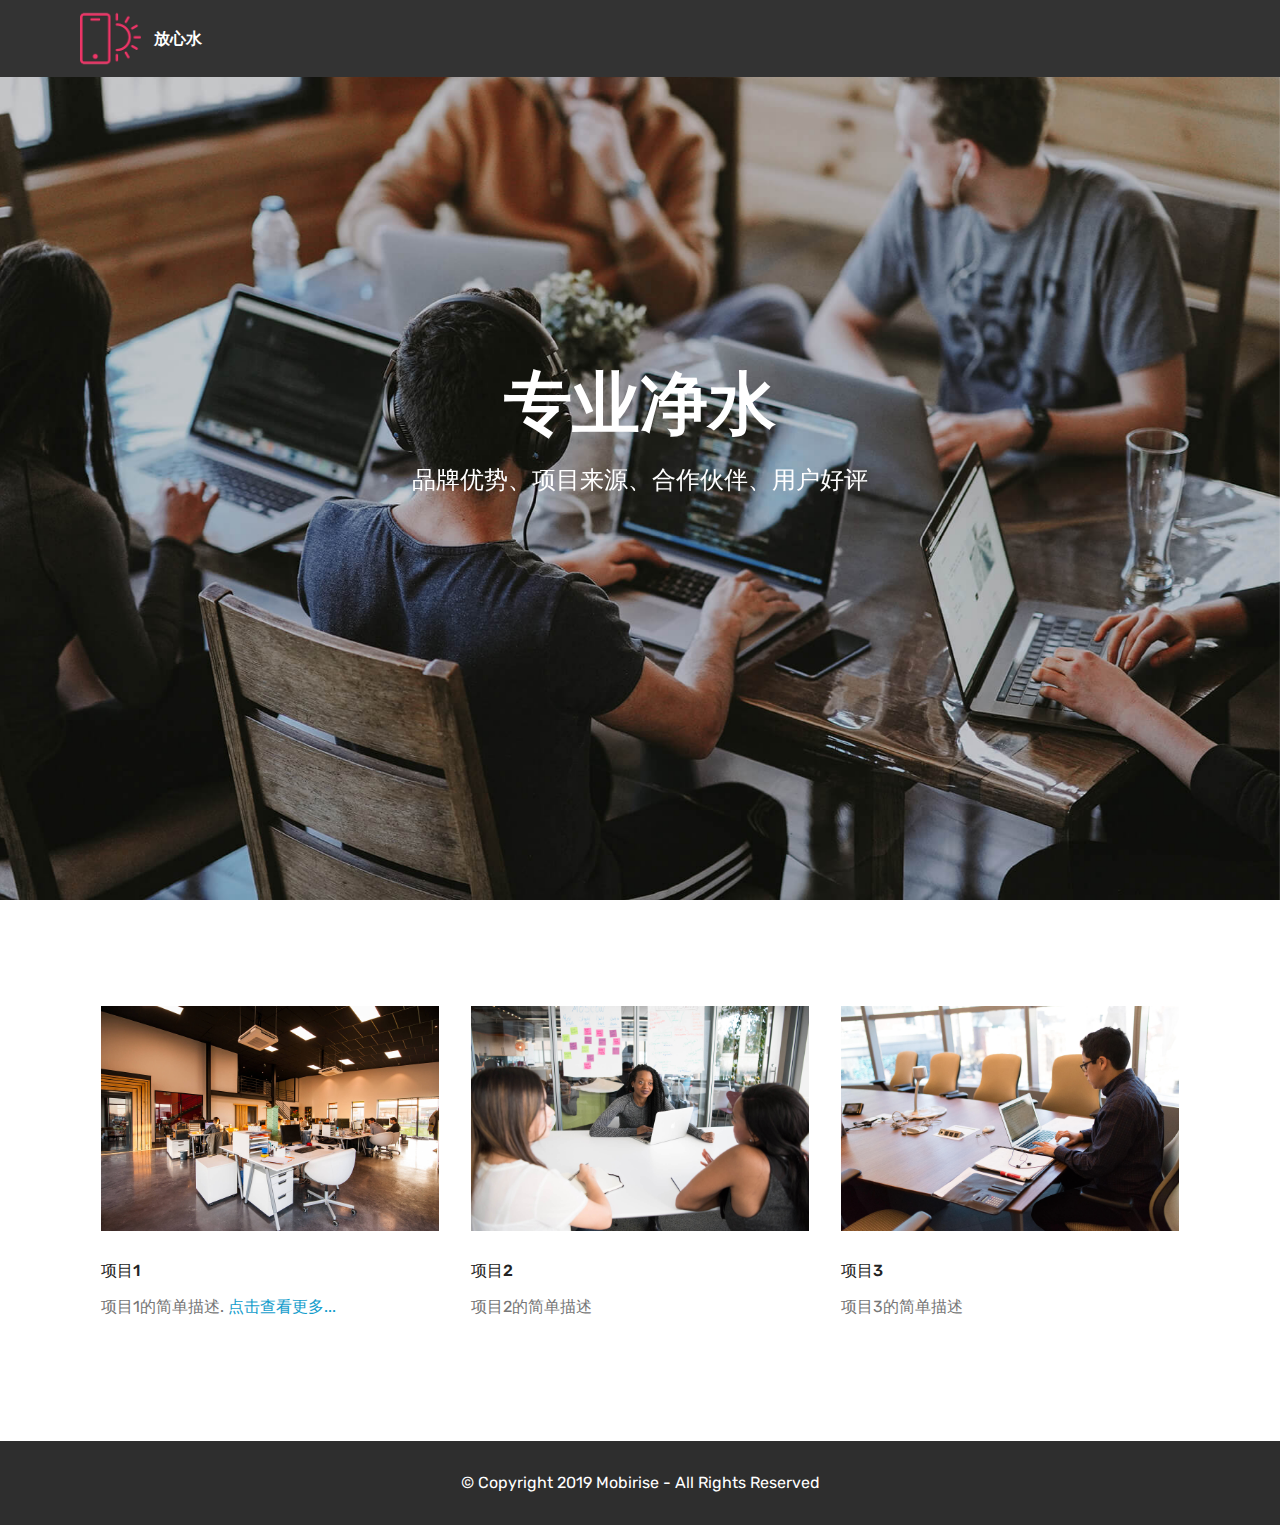
==== commit 13523799: "create github pages" ====
--- a/index.html
+++ b/index.html
@@ -14,7 +14,6 @@
   <link rel="stylesheet" href="assets/bootstrap/css/bootstrap.min.css">
   <link rel="stylesheet" href="assets/bootstrap/css/bootstrap-grid.min.css">
   <link rel="stylesheet" href="assets/bootstrap/css/bootstrap-reboot.min.css">
-  <link rel="stylesheet" href="assets/socicon/css/styles.css">
   <link rel="stylesheet" href="assets/tether/tether.min.css">
   <link rel="stylesheet" href="assets/dropdown/css/style.css">
   <link rel="stylesheet" href="assets/theme/css/style.css">
@@ -28,7 +27,7 @@
 
     
 
-    <nav class="navbar navbar-expand beta-menu navbar-dropdown align-items-center navbar-fixed-top navbar-toggleable-sm">
+    <nav class="navbar navbar-expand beta-menu navbar-dropdown align-items-center navbar-toggleable-sm">
         <button class="navbar-toggler navbar-toggler-right" type="button" data-toggle="collapse" data-target="#navbarSupportedContent" aria-controls="navbarSupportedContent" aria-expanded="false" aria-label="Toggle navigation">
             <div class="hamburger">
                 <span></span>
@@ -54,7 +53,7 @@
     </nav>
 </section>
 
-<section class="engine"><a href="https://mobirise.info/m">free web design templates</a></section><section class="cid-qTkA127IK8 mbr-fullscreen mbr-parallax-background" id="header2-1">
+<section class="engine"><a href="https://mobirise.info/u">bootstrap html templates</a></section><section class="cid-qTkA127IK8 mbr-fullscreen mbr-parallax-background" id="header2-1">
 
     
 
@@ -66,15 +65,11 @@
                 <h1 class="mbr-section-title mbr-bold pb-3 mbr-fonts-style display-1">专业净水</h1>
                 
                 <p class="mbr-text pb-3 mbr-fonts-style display-5">品牌优势、项目来源、合作伙伴、用户好评</p>
-                <div class="mbr-section-btn"><a class="btn btn-md btn-secondary display-4" href="https://mobirise.com">LEARN MORE</a></div>
+                
             </div>
         </div>
     </div>
-    <div class="mbr-arrow hidden-sm-down" aria-hidden="true">
-        <a href="#next">
-            <i class="mbri-down mbr-iconfont"></i>
-        </a>
-    </div>
+    
 </section>
 
 <section class="features2 cid-rEnQuWdvnP" id="features2-4">
@@ -91,10 +86,8 @@
                         <img src="assets/images/background1.jpg" alt="Mobirise">
                     </div>
                     <div class="card-box">
-                        <h4 class="card-title pb-3 mbr-fonts-style display-7">展板1</h4>
-                        <p class="mbr-text mbr-fonts-style display-7">
-                            Mobirise is an easy website builder - just drop site elements to your page, add content and style it to look the way you like. <a href="https://mobirise.co">Learn more...</a>
-                        </p>
+                        <h4 class="card-title pb-3 mbr-fonts-style display-7">项目1</h4>
+                        <p class="mbr-text mbr-fonts-style display-7">项目1的简单描述. <a href="page1.html">点击查看更多...</a></p>
                     </div>
                 </div>
             </div>
@@ -105,11 +98,8 @@
                         <img src="assets/images/background2.jpg" alt="Mobirise">
                     </div>
                     <div class="card-box ">
-                        <h4 class="card-title pb-3 mbr-fonts-style display-7">
-                            展板2</h4>
-                        <p class="mbr-text mbr-fonts-style display-7">
-                            All sites you make with Mobirise are mobile-friendly. You don't have to create a special mobile version of your site. <a href="https://mobirise.co">Learn more...</a>
-                        </p>
+                        <h4 class="card-title pb-3 mbr-fonts-style display-7">项目2</h4>
+                        <p class="mbr-text mbr-fonts-style display-7">项目2的简单描述</p>
                     </div>
                 </div>
             </div>
@@ -121,10 +111,8 @@
                     </div>
                     <div class="card-box">
                         <h4 class="card-title pb-3 mbr-fonts-style display-7">
-                            展板3</h4>
-                        <p class="mbr-text mbr-fonts-style display-7">
-                            Mobirise offers many site blocks in several themes, and though these blocks are pre-made, they are flexible. <a href="https://mobirise.co">Learn more...</a>
-                        </p>
+                            项目3</h4>
+                        <p class="mbr-text mbr-fonts-style display-7">项目3的简单描述</p>
                     </div>
                 </div>
             </div>
@@ -134,97 +122,18 @@
     </div>
 </section>
 
-<section class="cid-qTkAaeaxX5" id="footer1-2">
+<section once="footers" class="cid-rEogyxVnsC" id="footer6-a">
 
     
 
     
 
     <div class="container">
-        <div class="media-container-row content text-white">
-            <div class="col-12 col-md-3">
-                <div class="media-wrap">
-                    <a href="https://mobirise.com/">
-                        <img src="assets/images/logo2.png" alt="Mobirise">
-                    </a>
-                </div>
-            </div>
-            <div class="col-12 col-md-3 mbr-fonts-style display-7">
-                <h5 class="pb-3">
-                    Address
-                </h5>
-                <p class="mbr-text">
-                    1234 Street Name
-                    <br>City, AA 99999
+        <div class="media-container-row align-center mbr-white">
+            <div class="col-12">
+                <p class="mbr-text mb-0 mbr-fonts-style display-7">
+                    © Copyright 2019 Mobirise - All Rights Reserved
                 </p>
-            </div>
-            <div class="col-12 col-md-3 mbr-fonts-style display-7">
-                <h5 class="pb-3">
-                    Contacts
-                </h5>
-                <p class="mbr-text">
-                    Email: support@mobirise.com
-                    <br>Phone: +1 (0) 000 0000 001
-                    <br>Fax: +1 (0) 000 0000 002
-                </p>
-            </div>
-            <div class="col-12 col-md-3 mbr-fonts-style display-7">
-                <h5 class="pb-3">
-                    Links
-                </h5>
-                <p class="mbr-text">
-                    <a class="text-primary" href="https://mobirise.com/">Website builder</a>
-                    <br><a class="text-primary" href="https://mobirise.com/mobirise-free-win.zip">Download for Windows</a>
-                    <br><a class="text-primary" href="https://mobirise.com/mobirise-free-mac.zip">Download for Mac</a>
-                </p>
-            </div>
-        </div>
-        <div class="footer-lower">
-            <div class="media-container-row">
-                <div class="col-sm-12">
-                    <hr>
-                </div>
-            </div>
-            <div class="media-container-row mbr-white">
-                <div class="col-sm-6 copyright">
-                    <p class="mbr-text mbr-fonts-style display-7">
-                        © Copyright 2017 Mobirise - All Rights Reserved
-                    </p>
-                </div>
-                <div class="col-md-6">
-                    <div class="social-list align-right">
-                        <div class="soc-item">
-                            <a href="https://twitter.com/mobirise" target="_blank">
-                                <span class="socicon-twitter socicon mbr-iconfont mbr-iconfont-social"></span>
-                            </a>
-                        </div>
-                        <div class="soc-item">
-                            <a href="https://www.facebook.com/pages/Mobirise/1616226671953247" target="_blank">
-                                <span class="socicon-facebook socicon mbr-iconfont mbr-iconfont-social"></span>
-                            </a>
-                        </div>
-                        <div class="soc-item">
-                            <a href="https://www.youtube.com/c/mobirise" target="_blank">
-                                <span class="socicon-youtube socicon mbr-iconfont mbr-iconfont-social"></span>
-                            </a>
-                        </div>
-                        <div class="soc-item">
-                            <a href="https://instagram.com/mobirise" target="_blank">
-                                <span class="socicon-instagram socicon mbr-iconfont mbr-iconfont-social"></span>
-                            </a>
-                        </div>
-                        <div class="soc-item">
-                            <a href="https://plus.google.com/u/0/+Mobirise" target="_blank">
-                                <span class="socicon-googleplus socicon mbr-iconfont mbr-iconfont-social"></span>
-                            </a>
-                        </div>
-                        <div class="soc-item">
-                            <a href="https://www.behance.net/Mobirise" target="_blank">
-                                <span class="socicon-behance socicon mbr-iconfont mbr-iconfont-social"></span>
-                            </a>
-                        </div>
-                    </div>
-                </div>
             </div>
         </div>
     </div>
@@ -235,11 +144,11 @@
   <script src="assets/popper/popper.min.js"></script>
   <script src="assets/bootstrap/js/bootstrap.min.js"></script>
   <script src="assets/tether/tether.min.js"></script>
+  <script src="assets/smoothscroll/smooth-scroll.js"></script>
   <script src="assets/dropdown/js/nav-dropdown.js"></script>
   <script src="assets/dropdown/js/navbar-dropdown.js"></script>
   <script src="assets/touchswipe/jquery.touch-swipe.min.js"></script>
   <script src="assets/parallax/jarallax.min.js"></script>
-  <script src="assets/smoothscroll/smooth-scroll.js"></script>
   <script src="assets/theme/js/script.js"></script>
   
   
--- a/assets/mobirise/css/mbr-additional.css
+++ b/assets/mobirise/css/mbr-additional.css
@@ -1121,70 +1121,464 @@
 .cid-rEnQuWdvnP .card-wrapper {
   height: 100%;
 }
-.cid-qTkAaeaxX5 {
-  padding-top: 60px;
-  padding-bottom: 60px;
+.cid-rEogyxVnsC {
+  padding-top: 30px;
+  padding-bottom: 30px;
   background-color: #2e2e2e;
 }
-@media (max-width: 767px) {
-  .cid-qTkAaeaxX5 .content {
-    text-align: center;
-  }
-  .cid-qTkAaeaxX5 .content > div:not(:last-child) {
-    margin-bottom: 2rem;
-  }
-}
-@media (max-width: 767px) {
-  .cid-qTkAaeaxX5 .media-wrap {
-    margin-bottom: 1rem;
-  }
-}
-.cid-qTkAaeaxX5 .media-wrap .mbr-iconfont-logo {
-  font-size: 7.5rem;
-  color: #f36;
-}
-.cid-qTkAaeaxX5 .media-wrap img {
-  height: 6rem;
-}
-@media (max-width: 767px) {
-  .cid-qTkAaeaxX5 .footer-lower .copyright {
-    margin-bottom: 1rem;
-    text-align: center;
-  }
-}
-.cid-qTkAaeaxX5 .footer-lower hr {
-  margin: 1rem 0;
-  border-color: #fff;
-  opacity: .05;
-}
-.cid-qTkAaeaxX5 .footer-lower .social-list {
-  padding-left: 0;
-  margin-bottom: 0;
-  list-style: none;
+.cid-qTkzRZLJNu .navbar {
+  padding: .5rem 0;
+  background: #333333;
+  transition: none;
+  min-height: 77px;
+}
+.cid-qTkzRZLJNu .navbar-dropdown.bg-color.transparent.opened {
+  background: #333333;
+}
+.cid-qTkzRZLJNu a {
+  font-style: normal;
+}
+.cid-qTkzRZLJNu .nav-item span {
+  padding-right: 0.4em;
+  line-height: 0.5em;
+  vertical-align: text-bottom;
+  position: relative;
+  text-decoration: none;
+}
+.cid-qTkzRZLJNu .nav-item a {
   display: flex;
-  flex-wrap: wrap;
+  align-items: center;
+  justify-content: center;
+  padding: 0.7rem 0 !important;
+  margin: 0rem .65rem !important;
+}
+.cid-qTkzRZLJNu .nav-item:focus,
+.cid-qTkzRZLJNu .nav-link:focus {
+  outline: none;
+}
+.cid-qTkzRZLJNu .btn {
+  padding: 0.4rem 1.5rem;
+  display: inline-flex;
+  align-items: center;
+}
+.cid-qTkzRZLJNu .btn .mbr-iconfont {
+  font-size: 1.6rem;
+}
+.cid-qTkzRZLJNu .menu-logo {
+  margin-right: auto;
+}
+.cid-qTkzRZLJNu .menu-logo .navbar-brand {
+  display: flex;
+  margin-left: 5rem;
+  padding: 0;
+  transition: padding .2s;
+  min-height: 3.8rem;
+  align-items: center;
+}
+.cid-qTkzRZLJNu .menu-logo .navbar-brand .navbar-caption-wrap {
+  display: -webkit-flex;
+  -webkit-align-items: center;
+  align-items: center;
+  word-break: break-word;
+  min-width: 7rem;
+  margin: .3rem 0;
+}
+.cid-qTkzRZLJNu .menu-logo .navbar-brand .navbar-caption-wrap .navbar-caption {
+  line-height: 1.2rem !important;
+  padding-right: 2rem;
+}
+.cid-qTkzRZLJNu .menu-logo .navbar-brand .navbar-logo {
+  font-size: 4rem;
+  transition: font-size 0.25s;
+}
+.cid-qTkzRZLJNu .menu-logo .navbar-brand .navbar-logo img {
+  display: flex;
+}
+.cid-qTkzRZLJNu .menu-logo .navbar-brand .navbar-logo .mbr-iconfont {
+  transition: font-size 0.25s;
+}
+.cid-qTkzRZLJNu .navbar-toggleable-sm .navbar-collapse {
   justify-content: flex-end;
   -webkit-justify-content: flex-end;
-}
-.cid-qTkAaeaxX5 .footer-lower .social-list .mbr-iconfont-social {
-  font-size: 1.3rem;
-  color: #fff;
-}
-.cid-qTkAaeaxX5 .footer-lower .social-list .soc-item {
-  margin: 0 .5rem;
-}
-.cid-qTkAaeaxX5 .footer-lower .social-list a {
+  padding-right: 5rem;
+  width: auto;
+}
+.cid-qTkzRZLJNu .navbar-toggleable-sm .navbar-collapse .navbar-nav {
+  flex-wrap: wrap;
+  -webkit-flex-wrap: wrap;
+  padding-left: 0;
+}
+.cid-qTkzRZLJNu .navbar-toggleable-sm .navbar-collapse .navbar-nav .nav-item {
+  -webkit-align-self: center;
+  align-self: center;
+}
+.cid-qTkzRZLJNu .navbar-toggleable-sm .navbar-collapse .navbar-buttons {
+  padding-left: 0;
+  padding-bottom: 0;
+}
+.cid-qTkzRZLJNu .dropdown .dropdown-menu {
+  background: #333333;
+  display: none;
+  position: absolute;
+  min-width: 5rem;
+  padding-top: 1.4rem;
+  padding-bottom: 1.4rem;
+  text-align: left;
+}
+.cid-qTkzRZLJNu .dropdown .dropdown-menu .dropdown-item {
+  width: auto;
+  padding: 0.235em 1.5385em 0.235em 1.5385em !important;
+}
+.cid-qTkzRZLJNu .dropdown .dropdown-menu .dropdown-item::after {
+  right: 0.5rem;
+}
+.cid-qTkzRZLJNu .dropdown .dropdown-menu .dropdown-submenu {
   margin: 0;
-  opacity: .5;
-  -webkit-transition: .2s linear;
-  transition: .2s linear;
-}
-.cid-qTkAaeaxX5 .footer-lower .social-list a:hover {
+}
+.cid-qTkzRZLJNu .dropdown.open > .dropdown-menu {
+  display: block;
+}
+.cid-qTkzRZLJNu .navbar-toggleable-sm.opened:after {
+  position: absolute;
+  width: 100vw;
+  height: 100vh;
+  content: '';
+  background-color: rgba(0, 0, 0, 0.1);
+  left: 0;
+  bottom: 0;
+  transform: translateY(100%);
+  -webkit-transform: translateY(100%);
+  z-index: 1000;
+}
+.cid-qTkzRZLJNu .navbar.navbar-short {
+  min-height: 60px;
+  transition: all .2s;
+}
+.cid-qTkzRZLJNu .navbar.navbar-short .navbar-toggler-right {
+  top: 20px;
+}
+.cid-qTkzRZLJNu .navbar.navbar-short .navbar-logo a {
+  font-size: 2.5rem !important;
+  line-height: 2.5rem;
+  transition: font-size 0.25s;
+}
+.cid-qTkzRZLJNu .navbar.navbar-short .navbar-logo a .mbr-iconfont {
+  font-size: 2.5rem !important;
+}
+.cid-qTkzRZLJNu .navbar.navbar-short .navbar-logo a img {
+  height: 3rem !important;
+}
+.cid-qTkzRZLJNu .navbar.navbar-short .navbar-brand {
+  min-height: 3rem;
+}
+.cid-qTkzRZLJNu button.navbar-toggler {
+  width: 31px;
+  height: 18px;
+  cursor: pointer;
+  transition: all .2s;
+  top: 1.5rem;
+  right: 1rem;
+}
+.cid-qTkzRZLJNu button.navbar-toggler:focus {
+  outline: none;
+}
+.cid-qTkzRZLJNu button.navbar-toggler .hamburger span {
+  position: absolute;
+  right: 0;
+  width: 30px;
+  height: 2px;
+  border-right: 5px;
+  background-color: #ffffff;
+}
+.cid-qTkzRZLJNu button.navbar-toggler .hamburger span:nth-child(1) {
+  top: 0;
+  transition: all .2s;
+}
+.cid-qTkzRZLJNu button.navbar-toggler .hamburger span:nth-child(2) {
+  top: 8px;
+  transition: all .15s;
+}
+.cid-qTkzRZLJNu button.navbar-toggler .hamburger span:nth-child(3) {
+  top: 8px;
+  transition: all .15s;
+}
+.cid-qTkzRZLJNu button.navbar-toggler .hamburger span:nth-child(4) {
+  top: 16px;
+  transition: all .2s;
+}
+.cid-qTkzRZLJNu nav.opened .hamburger span:nth-child(1) {
+  top: 8px;
+  width: 0;
+  opacity: 0;
+  right: 50%;
+  transition: all .2s;
+}
+.cid-qTkzRZLJNu nav.opened .hamburger span:nth-child(2) {
+  -webkit-transform: rotate(45deg);
+  transform: rotate(45deg);
+  transition: all .25s;
+}
+.cid-qTkzRZLJNu nav.opened .hamburger span:nth-child(3) {
+  -webkit-transform: rotate(-45deg);
+  transform: rotate(-45deg);
+  transition: all .25s;
+}
+.cid-qTkzRZLJNu nav.opened .hamburger span:nth-child(4) {
+  top: 8px;
+  width: 0;
+  opacity: 0;
+  right: 50%;
+  transition: all .2s;
+}
+.cid-qTkzRZLJNu .collapsed.navbar-expand {
+  flex-direction: column;
+}
+.cid-qTkzRZLJNu .collapsed .btn {
+  display: flex;
+}
+.cid-qTkzRZLJNu .collapsed .navbar-collapse {
+  display: none !important;
+  padding-right: 0 !important;
+}
+.cid-qTkzRZLJNu .collapsed .navbar-collapse.collapsing,
+.cid-qTkzRZLJNu .collapsed .navbar-collapse.show {
+  display: block !important;
+}
+.cid-qTkzRZLJNu .collapsed .navbar-collapse.collapsing .navbar-nav,
+.cid-qTkzRZLJNu .collapsed .navbar-collapse.show .navbar-nav {
+  display: block;
+  text-align: center;
+}
+.cid-qTkzRZLJNu .collapsed .navbar-collapse.collapsing .navbar-nav .nav-item,
+.cid-qTkzRZLJNu .collapsed .navbar-collapse.show .navbar-nav .nav-item {
+  clear: both;
+}
+.cid-qTkzRZLJNu .collapsed .navbar-collapse.collapsing .navbar-nav .nav-item:last-child,
+.cid-qTkzRZLJNu .collapsed .navbar-collapse.show .navbar-nav .nav-item:last-child {
+  margin-bottom: 1rem;
+}
+.cid-qTkzRZLJNu .collapsed .navbar-collapse.collapsing .navbar-buttons,
+.cid-qTkzRZLJNu .collapsed .navbar-collapse.show .navbar-buttons {
+  text-align: center;
+}
+.cid-qTkzRZLJNu .collapsed .navbar-collapse.collapsing .navbar-buttons:last-child,
+.cid-qTkzRZLJNu .collapsed .navbar-collapse.show .navbar-buttons:last-child {
+  margin-bottom: 1rem;
+}
+.cid-qTkzRZLJNu .collapsed button.navbar-toggler {
+  display: block;
+}
+.cid-qTkzRZLJNu .collapsed .navbar-brand {
+  margin-left: 1rem !important;
+}
+.cid-qTkzRZLJNu .collapsed .navbar-toggleable-sm {
+  flex-direction: column;
+  -webkit-flex-direction: column;
+}
+.cid-qTkzRZLJNu .collapsed .dropdown .dropdown-menu {
+  width: 100%;
+  text-align: center;
+  position: relative;
+  opacity: 0;
+  display: block;
+  height: 0;
+  visibility: hidden;
+  padding: 0;
+  transition-duration: .5s;
+  transition-property: opacity,padding,height;
+}
+.cid-qTkzRZLJNu .collapsed .dropdown.open > .dropdown-menu {
+  position: relative;
   opacity: 1;
-}
-@media (max-width: 767px) {
-  .cid-qTkAaeaxX5 .footer-lower .social-list {
-    justify-content: center;
-    -webkit-justify-content: center;
-  }
-}
+  height: auto;
+  padding: 1.4rem 0;
+  visibility: visible;
+}
+.cid-qTkzRZLJNu .collapsed .dropdown .dropdown-submenu {
+  left: 0;
+  text-align: center;
+  width: 100%;
+}
+.cid-qTkzRZLJNu .collapsed .dropdown .dropdown-toggle[data-toggle="dropdown-submenu"]::after {
+  margin-top: 0;
+  position: inherit;
+  right: 0;
+  top: 50%;
+  display: inline-block;
+  width: 0;
+  height: 0;
+  margin-left: .3em;
+  vertical-align: middle;
+  content: "";
+  border-top: .30em solid;
+  border-right: .30em solid transparent;
+  border-left: .30em solid transparent;
+}
+@media (max-width: 991px) {
+  .cid-qTkzRZLJNu .navbar-expand {
+    flex-direction: column;
+  }
+  .cid-qTkzRZLJNu img {
+    height: 3.8rem !important;
+  }
+  .cid-qTkzRZLJNu .btn {
+    display: flex;
+  }
+  .cid-qTkzRZLJNu button.navbar-toggler {
+    display: block;
+  }
+  .cid-qTkzRZLJNu .navbar-brand {
+    margin-left: 1rem !important;
+  }
+  .cid-qTkzRZLJNu .navbar-toggleable-sm {
+    flex-direction: column;
+    -webkit-flex-direction: column;
+  }
+  .cid-qTkzRZLJNu .navbar-collapse {
+    display: none !important;
+    padding-right: 0 !important;
+  }
+  .cid-qTkzRZLJNu .navbar-collapse.collapsing,
+  .cid-qTkzRZLJNu .navbar-collapse.show {
+    display: block !important;
+  }
+  .cid-qTkzRZLJNu .navbar-collapse.collapsing .navbar-nav,
+  .cid-qTkzRZLJNu .navbar-collapse.show .navbar-nav {
+    display: block;
+    text-align: center;
+  }
+  .cid-qTkzRZLJNu .navbar-collapse.collapsing .navbar-nav .nav-item,
+  .cid-qTkzRZLJNu .navbar-collapse.show .navbar-nav .nav-item {
+    clear: both;
+  }
+  .cid-qTkzRZLJNu .navbar-collapse.collapsing .navbar-nav .nav-item:last-child,
+  .cid-qTkzRZLJNu .navbar-collapse.show .navbar-nav .nav-item:last-child {
+    margin-bottom: 1rem;
+  }
+  .cid-qTkzRZLJNu .navbar-collapse.collapsing .navbar-buttons,
+  .cid-qTkzRZLJNu .navbar-collapse.show .navbar-buttons {
+    text-align: center;
+  }
+  .cid-qTkzRZLJNu .navbar-collapse.collapsing .navbar-buttons:last-child,
+  .cid-qTkzRZLJNu .navbar-collapse.show .navbar-buttons:last-child {
+    margin-bottom: 1rem;
+  }
+  .cid-qTkzRZLJNu .dropdown .dropdown-menu {
+    width: 100%;
+    text-align: center;
+    position: relative;
+    opacity: 0;
+    display: block;
+    height: 0;
+    visibility: hidden;
+    padding: 0;
+    transition-duration: .5s;
+    transition-property: opacity,padding,height;
+  }
+  .cid-qTkzRZLJNu .dropdown.open > .dropdown-menu {
+    position: relative;
+    opacity: 1;
+    height: auto;
+    padding: 1.4rem 0;
+    visibility: visible;
+  }
+  .cid-qTkzRZLJNu .dropdown .dropdown-submenu {
+    left: 0;
+    text-align: center;
+    width: 100%;
+  }
+  .cid-qTkzRZLJNu .dropdown .dropdown-toggle[data-toggle="dropdown-submenu"]::after {
+    margin-top: 0;
+    position: inherit;
+    right: 0;
+    top: 50%;
+    display: inline-block;
+    width: 0;
+    height: 0;
+    margin-left: .3em;
+    vertical-align: middle;
+    content: "";
+    border-top: .30em solid;
+    border-right: .30em solid transparent;
+    border-left: .30em solid transparent;
+  }
+}
+@media (min-width: 767px) {
+  .cid-qTkzRZLJNu .menu-logo {
+    flex-shrink: 0;
+  }
+}
+.cid-qTkzRZLJNu .navbar-collapse {
+  flex-basis: auto;
+}
+.cid-qTkzRZLJNu .nav-link:hover,
+.cid-qTkzRZLJNu .dropdown-item:hover {
+  color: #c1c1c1 !important;
+}
+.cid-rEo8foPOqs {
+  padding-top: 90px;
+  padding-bottom: 90px;
+  background-color: #ffffff;
+}
+.cid-rEo8foPOqs h2 {
+  text-align: left;
+}
+.cid-rEo8foPOqs h4 {
+  text-align: left;
+  font-weight: 500;
+}
+.cid-rEo8foPOqs p {
+  color: #767676;
+  text-align: left;
+}
+.cid-rEo8foPOqs .aside-content {
+  flex-basis: 100%;
+  -webkit-flex-basis: 100%;
+}
+.cid-rEo8foPOqs .block-content {
+  display: -webkit-flex;
+  flex-direction: column;
+  -webkit-flex-direction: column;
+  word-break: break-word;
+}
+.cid-rEo8foPOqs .media {
+  margin: initial;
+  align-items: center;
+  -webkit-align-items: center;
+}
+.cid-rEo8foPOqs .mbr-figure {
+  align-self: flex-start;
+  -webkit-align-self: flex-start;
+  -webkit-flex-shrink: 0;
+  flex-shrink: 0;
+}
+.cid-rEo8foPOqs .card-img {
+  padding-right: 2rem;
+  width: auto;
+}
+.cid-rEo8foPOqs .card-img span {
+  font-size: 72px;
+  color: #707070;
+}
+@media (min-width: 992px) {
+  .cid-rEo8foPOqs .mbr-figure {
+    padding-right: 4rem;
+  }
+}
+@media (max-width: 991px) {
+  .cid-rEo8foPOqs .mbr-figure {
+    padding-right: 0;
+    padding-bottom: 1rem;
+    margin-bottom: 2rem;
+  }
+}
+@media (max-width: 300px) {
+  .cid-rEo8foPOqs .card-img span {
+    font-size: 40px !important;
+  }
+}
+.cid-rEogyxVnsC {
+  padding-top: 30px;
+  padding-bottom: 30px;
+  background-color: #2e2e2e;
+}
--- a/assets/mobirise/css/mbr-additional.css
+++ b/assets/mobirise/css/mbr-additional.css
@@ -1121,70 +1121,464 @@
 .cid-rEnQuWdvnP .card-wrapper {
   height: 100%;
 }
-.cid-qTkAaeaxX5 {
-  padding-top: 60px;
-  padding-bottom: 60px;
+.cid-rEogyxVnsC {
+  padding-top: 30px;
+  padding-bottom: 30px;
   background-color: #2e2e2e;
 }
-@media (max-width: 767px) {
-  .cid-qTkAaeaxX5 .content {
-    text-align: center;
-  }
-  .cid-qTkAaeaxX5 .content > div:not(:last-child) {
-    margin-bottom: 2rem;
-  }
-}
-@media (max-width: 767px) {
-  .cid-qTkAaeaxX5 .media-wrap {
-    margin-bottom: 1rem;
-  }
-}
-.cid-qTkAaeaxX5 .media-wrap .mbr-iconfont-logo {
-  font-size: 7.5rem;
-  color: #f36;
-}
-.cid-qTkAaeaxX5 .media-wrap img {
-  height: 6rem;
-}
-@media (max-width: 767px) {
-  .cid-qTkAaeaxX5 .footer-lower .copyright {
-    margin-bottom: 1rem;
-    text-align: center;
-  }
-}
-.cid-qTkAaeaxX5 .footer-lower hr {
-  margin: 1rem 0;
-  border-color: #fff;
-  opacity: .05;
-}
-.cid-qTkAaeaxX5 .footer-lower .social-list {
-  padding-left: 0;
-  margin-bottom: 0;
-  list-style: none;
+.cid-qTkzRZLJNu .navbar {
+  padding: .5rem 0;
+  background: #333333;
+  transition: none;
+  min-height: 77px;
+}
+.cid-qTkzRZLJNu .navbar-dropdown.bg-color.transparent.opened {
+  background: #333333;
+}
+.cid-qTkzRZLJNu a {
+  font-style: normal;
+}
+.cid-qTkzRZLJNu .nav-item span {
+  padding-right: 0.4em;
+  line-height: 0.5em;
+  vertical-align: text-bottom;
+  position: relative;
+  text-decoration: none;
+}
+.cid-qTkzRZLJNu .nav-item a {
   display: flex;
-  flex-wrap: wrap;
+  align-items: center;
+  justify-content: center;
+  padding: 0.7rem 0 !important;
+  margin: 0rem .65rem !important;
+}
+.cid-qTkzRZLJNu .nav-item:focus,
+.cid-qTkzRZLJNu .nav-link:focus {
+  outline: none;
+}
+.cid-qTkzRZLJNu .btn {
+  padding: 0.4rem 1.5rem;
+  display: inline-flex;
+  align-items: center;
+}
+.cid-qTkzRZLJNu .btn .mbr-iconfont {
+  font-size: 1.6rem;
+}
+.cid-qTkzRZLJNu .menu-logo {
+  margin-right: auto;
+}
+.cid-qTkzRZLJNu .menu-logo .navbar-brand {
+  display: flex;
+  margin-left: 5rem;
+  padding: 0;
+  transition: padding .2s;
+  min-height: 3.8rem;
+  align-items: center;
+}
+.cid-qTkzRZLJNu .menu-logo .navbar-brand .navbar-caption-wrap {
+  display: -webkit-flex;
+  -webkit-align-items: center;
+  align-items: center;
+  word-break: break-word;
+  min-width: 7rem;
+  margin: .3rem 0;
+}
+.cid-qTkzRZLJNu .menu-logo .navbar-brand .navbar-caption-wrap .navbar-caption {
+  line-height: 1.2rem !important;
+  padding-right: 2rem;
+}
+.cid-qTkzRZLJNu .menu-logo .navbar-brand .navbar-logo {
+  font-size: 4rem;
+  transition: font-size 0.25s;
+}
+.cid-qTkzRZLJNu .menu-logo .navbar-brand .navbar-logo img {
+  display: flex;
+}
+.cid-qTkzRZLJNu .menu-logo .navbar-brand .navbar-logo .mbr-iconfont {
+  transition: font-size 0.25s;
+}
+.cid-qTkzRZLJNu .navbar-toggleable-sm .navbar-collapse {
   justify-content: flex-end;
   -webkit-justify-content: flex-end;
-}
-.cid-qTkAaeaxX5 .footer-lower .social-list .mbr-iconfont-social {
-  font-size: 1.3rem;
-  color: #fff;
-}
-.cid-qTkAaeaxX5 .footer-lower .social-list .soc-item {
-  margin: 0 .5rem;
-}
-.cid-qTkAaeaxX5 .footer-lower .social-list a {
+  padding-right: 5rem;
+  width: auto;
+}
+.cid-qTkzRZLJNu .navbar-toggleable-sm .navbar-collapse .navbar-nav {
+  flex-wrap: wrap;
+  -webkit-flex-wrap: wrap;
+  padding-left: 0;
+}
+.cid-qTkzRZLJNu .navbar-toggleable-sm .navbar-collapse .navbar-nav .nav-item {
+  -webkit-align-self: center;
+  align-self: center;
+}
+.cid-qTkzRZLJNu .navbar-toggleable-sm .navbar-collapse .navbar-buttons {
+  padding-left: 0;
+  padding-bottom: 0;
+}
+.cid-qTkzRZLJNu .dropdown .dropdown-menu {
+  background: #333333;
+  display: none;
+  position: absolute;
+  min-width: 5rem;
+  padding-top: 1.4rem;
+  padding-bottom: 1.4rem;
+  text-align: left;
+}
+.cid-qTkzRZLJNu .dropdown .dropdown-menu .dropdown-item {
+  width: auto;
+  padding: 0.235em 1.5385em 0.235em 1.5385em !important;
+}
+.cid-qTkzRZLJNu .dropdown .dropdown-menu .dropdown-item::after {
+  right: 0.5rem;
+}
+.cid-qTkzRZLJNu .dropdown .dropdown-menu .dropdown-submenu {
   margin: 0;
-  opacity: .5;
-  -webkit-transition: .2s linear;
-  transition: .2s linear;
-}
-.cid-qTkAaeaxX5 .footer-lower .social-list a:hover {
+}
+.cid-qTkzRZLJNu .dropdown.open > .dropdown-menu {
+  display: block;
+}
+.cid-qTkzRZLJNu .navbar-toggleable-sm.opened:after {
+  position: absolute;
+  width: 100vw;
+  height: 100vh;
+  content: '';
+  background-color: rgba(0, 0, 0, 0.1);
+  left: 0;
+  bottom: 0;
+  transform: translateY(100%);
+  -webkit-transform: translateY(100%);
+  z-index: 1000;
+}
+.cid-qTkzRZLJNu .navbar.navbar-short {
+  min-height: 60px;
+  transition: all .2s;
+}
+.cid-qTkzRZLJNu .navbar.navbar-short .navbar-toggler-right {
+  top: 20px;
+}
+.cid-qTkzRZLJNu .navbar.navbar-short .navbar-logo a {
+  font-size: 2.5rem !important;
+  line-height: 2.5rem;
+  transition: font-size 0.25s;
+}
+.cid-qTkzRZLJNu .navbar.navbar-short .navbar-logo a .mbr-iconfont {
+  font-size: 2.5rem !important;
+}
+.cid-qTkzRZLJNu .navbar.navbar-short .navbar-logo a img {
+  height: 3rem !important;
+}
+.cid-qTkzRZLJNu .navbar.navbar-short .navbar-brand {
+  min-height: 3rem;
+}
+.cid-qTkzRZLJNu button.navbar-toggler {
+  width: 31px;
+  height: 18px;
+  cursor: pointer;
+  transition: all .2s;
+  top: 1.5rem;
+  right: 1rem;
+}
+.cid-qTkzRZLJNu button.navbar-toggler:focus {
+  outline: none;
+}
+.cid-qTkzRZLJNu button.navbar-toggler .hamburger span {
+  position: absolute;
+  right: 0;
+  width: 30px;
+  height: 2px;
+  border-right: 5px;
+  background-color: #ffffff;
+}
+.cid-qTkzRZLJNu button.navbar-toggler .hamburger span:nth-child(1) {
+  top: 0;
+  transition: all .2s;
+}
+.cid-qTkzRZLJNu button.navbar-toggler .hamburger span:nth-child(2) {
+  top: 8px;
+  transition: all .15s;
+}
+.cid-qTkzRZLJNu button.navbar-toggler .hamburger span:nth-child(3) {
+  top: 8px;
+  transition: all .15s;
+}
+.cid-qTkzRZLJNu button.navbar-toggler .hamburger span:nth-child(4) {
+  top: 16px;
+  transition: all .2s;
+}
+.cid-qTkzRZLJNu nav.opened .hamburger span:nth-child(1) {
+  top: 8px;
+  width: 0;
+  opacity: 0;
+  right: 50%;
+  transition: all .2s;
+}
+.cid-qTkzRZLJNu nav.opened .hamburger span:nth-child(2) {
+  -webkit-transform: rotate(45deg);
+  transform: rotate(45deg);
+  transition: all .25s;
+}
+.cid-qTkzRZLJNu nav.opened .hamburger span:nth-child(3) {
+  -webkit-transform: rotate(-45deg);
+  transform: rotate(-45deg);
+  transition: all .25s;
+}
+.cid-qTkzRZLJNu nav.opened .hamburger span:nth-child(4) {
+  top: 8px;
+  width: 0;
+  opacity: 0;
+  right: 50%;
+  transition: all .2s;
+}
+.cid-qTkzRZLJNu .collapsed.navbar-expand {
+  flex-direction: column;
+}
+.cid-qTkzRZLJNu .collapsed .btn {
+  display: flex;
+}
+.cid-qTkzRZLJNu .collapsed .navbar-collapse {
+  display: none !important;
+  padding-right: 0 !important;
+}
+.cid-qTkzRZLJNu .collapsed .navbar-collapse.collapsing,
+.cid-qTkzRZLJNu .collapsed .navbar-collapse.show {
+  display: block !important;
+}
+.cid-qTkzRZLJNu .collapsed .navbar-collapse.collapsing .navbar-nav,
+.cid-qTkzRZLJNu .collapsed .navbar-collapse.show .navbar-nav {
+  display: block;
+  text-align: center;
+}
+.cid-qTkzRZLJNu .collapsed .navbar-collapse.collapsing .navbar-nav .nav-item,
+.cid-qTkzRZLJNu .collapsed .navbar-collapse.show .navbar-nav .nav-item {
+  clear: both;
+}
+.cid-qTkzRZLJNu .collapsed .navbar-collapse.collapsing .navbar-nav .nav-item:last-child,
+.cid-qTkzRZLJNu .collapsed .navbar-collapse.show .navbar-nav .nav-item:last-child {
+  margin-bottom: 1rem;
+}
+.cid-qTkzRZLJNu .collapsed .navbar-collapse.collapsing .navbar-buttons,
+.cid-qTkzRZLJNu .collapsed .navbar-collapse.show .navbar-buttons {
+  text-align: center;
+}
+.cid-qTkzRZLJNu .collapsed .navbar-collapse.collapsing .navbar-buttons:last-child,
+.cid-qTkzRZLJNu .collapsed .navbar-collapse.show .navbar-buttons:last-child {
+  margin-bottom: 1rem;
+}
+.cid-qTkzRZLJNu .collapsed button.navbar-toggler {
+  display: block;
+}
+.cid-qTkzRZLJNu .collapsed .navbar-brand {
+  margin-left: 1rem !important;
+}
+.cid-qTkzRZLJNu .collapsed .navbar-toggleable-sm {
+  flex-direction: column;
+  -webkit-flex-direction: column;
+}
+.cid-qTkzRZLJNu .collapsed .dropdown .dropdown-menu {
+  width: 100%;
+  text-align: center;
+  position: relative;
+  opacity: 0;
+  display: block;
+  height: 0;
+  visibility: hidden;
+  padding: 0;
+  transition-duration: .5s;
+  transition-property: opacity,padding,height;
+}
+.cid-qTkzRZLJNu .collapsed .dropdown.open > .dropdown-menu {
+  position: relative;
   opacity: 1;
-}
-@media (max-width: 767px) {
-  .cid-qTkAaeaxX5 .footer-lower .social-list {
-    justify-content: center;
-    -webkit-justify-content: center;
-  }
-}
+  height: auto;
+  padding: 1.4rem 0;
+  visibility: visible;
+}
+.cid-qTkzRZLJNu .collapsed .dropdown .dropdown-submenu {
+  left: 0;
+  text-align: center;
+  width: 100%;
+}
+.cid-qTkzRZLJNu .collapsed .dropdown .dropdown-toggle[data-toggle="dropdown-submenu"]::after {
+  margin-top: 0;
+  position: inherit;
+  right: 0;
+  top: 50%;
+  display: inline-block;
+  width: 0;
+  height: 0;
+  margin-left: .3em;
+  vertical-align: middle;
+  content: "";
+  border-top: .30em solid;
+  border-right: .30em solid transparent;
+  border-left: .30em solid transparent;
+}
+@media (max-width: 991px) {
+  .cid-qTkzRZLJNu .navbar-expand {
+    flex-direction: column;
+  }
+  .cid-qTkzRZLJNu img {
+    height: 3.8rem !important;
+  }
+  .cid-qTkzRZLJNu .btn {
+    display: flex;
+  }
+  .cid-qTkzRZLJNu button.navbar-toggler {
+    display: block;
+  }
+  .cid-qTkzRZLJNu .navbar-brand {
+    margin-left: 1rem !important;
+  }
+  .cid-qTkzRZLJNu .navbar-toggleable-sm {
+    flex-direction: column;
+    -webkit-flex-direction: column;
+  }
+  .cid-qTkzRZLJNu .navbar-collapse {
+    display: none !important;
+    padding-right: 0 !important;
+  }
+  .cid-qTkzRZLJNu .navbar-collapse.collapsing,
+  .cid-qTkzRZLJNu .navbar-collapse.show {
+    display: block !important;
+  }
+  .cid-qTkzRZLJNu .navbar-collapse.collapsing .navbar-nav,
+  .cid-qTkzRZLJNu .navbar-collapse.show .navbar-nav {
+    display: block;
+    text-align: center;
+  }
+  .cid-qTkzRZLJNu .navbar-collapse.collapsing .navbar-nav .nav-item,
+  .cid-qTkzRZLJNu .navbar-collapse.show .navbar-nav .nav-item {
+    clear: both;
+  }
+  .cid-qTkzRZLJNu .navbar-collapse.collapsing .navbar-nav .nav-item:last-child,
+  .cid-qTkzRZLJNu .navbar-collapse.show .navbar-nav .nav-item:last-child {
+    margin-bottom: 1rem;
+  }
+  .cid-qTkzRZLJNu .navbar-collapse.collapsing .navbar-buttons,
+  .cid-qTkzRZLJNu .navbar-collapse.show .navbar-buttons {
+    text-align: center;
+  }
+  .cid-qTkzRZLJNu .navbar-collapse.collapsing .navbar-buttons:last-child,
+  .cid-qTkzRZLJNu .navbar-collapse.show .navbar-buttons:last-child {
+    margin-bottom: 1rem;
+  }
+  .cid-qTkzRZLJNu .dropdown .dropdown-menu {
+    width: 100%;
+    text-align: center;
+    position: relative;
+    opacity: 0;
+    display: block;
+    height: 0;
+    visibility: hidden;
+    padding: 0;
+    transition-duration: .5s;
+    transition-property: opacity,padding,height;
+  }
+  .cid-qTkzRZLJNu .dropdown.open > .dropdown-menu {
+    position: relative;
+    opacity: 1;
+    height: auto;
+    padding: 1.4rem 0;
+    visibility: visible;
+  }
+  .cid-qTkzRZLJNu .dropdown .dropdown-submenu {
+    left: 0;
+    text-align: center;
+    width: 100%;
+  }
+  .cid-qTkzRZLJNu .dropdown .dropdown-toggle[data-toggle="dropdown-submenu"]::after {
+    margin-top: 0;
+    position: inherit;
+    right: 0;
+    top: 50%;
+    display: inline-block;
+    width: 0;
+    height: 0;
+    margin-left: .3em;
+    vertical-align: middle;
+    content: "";
+    border-top: .30em solid;
+    border-right: .30em solid transparent;
+    border-left: .30em solid transparent;
+  }
+}
+@media (min-width: 767px) {
+  .cid-qTkzRZLJNu .menu-logo {
+    flex-shrink: 0;
+  }
+}
+.cid-qTkzRZLJNu .navbar-collapse {
+  flex-basis: auto;
+}
+.cid-qTkzRZLJNu .nav-link:hover,
+.cid-qTkzRZLJNu .dropdown-item:hover {
+  color: #c1c1c1 !important;
+}
+.cid-rEo8foPOqs {
+  padding-top: 90px;
+  padding-bottom: 90px;
+  background-color: #ffffff;
+}
+.cid-rEo8foPOqs h2 {
+  text-align: left;
+}
+.cid-rEo8foPOqs h4 {
+  text-align: left;
+  font-weight: 500;
+}
+.cid-rEo8foPOqs p {
+  color: #767676;
+  text-align: left;
+}
+.cid-rEo8foPOqs .aside-content {
+  flex-basis: 100%;
+  -webkit-flex-basis: 100%;
+}
+.cid-rEo8foPOqs .block-content {
+  display: -webkit-flex;
+  flex-direction: column;
+  -webkit-flex-direction: column;
+  word-break: break-word;
+}
+.cid-rEo8foPOqs .media {
+  margin: initial;
+  align-items: center;
+  -webkit-align-items: center;
+}
+.cid-rEo8foPOqs .mbr-figure {
+  align-self: flex-start;
+  -webkit-align-self: flex-start;
+  -webkit-flex-shrink: 0;
+  flex-shrink: 0;
+}
+.cid-rEo8foPOqs .card-img {
+  padding-right: 2rem;
+  width: auto;
+}
+.cid-rEo8foPOqs .card-img span {
+  font-size: 72px;
+  color: #707070;
+}
+@media (min-width: 992px) {
+  .cid-rEo8foPOqs .mbr-figure {
+    padding-right: 4rem;
+  }
+}
+@media (max-width: 991px) {
+  .cid-rEo8foPOqs .mbr-figure {
+    padding-right: 0;
+    padding-bottom: 1rem;
+    margin-bottom: 2rem;
+  }
+}
+@media (max-width: 300px) {
+  .cid-rEo8foPOqs .card-img span {
+    font-size: 40px !important;
+  }
+}
+.cid-rEogyxVnsC {
+  padding-top: 30px;
+  padding-bottom: 30px;
+  background-color: #2e2e2e;
+}
